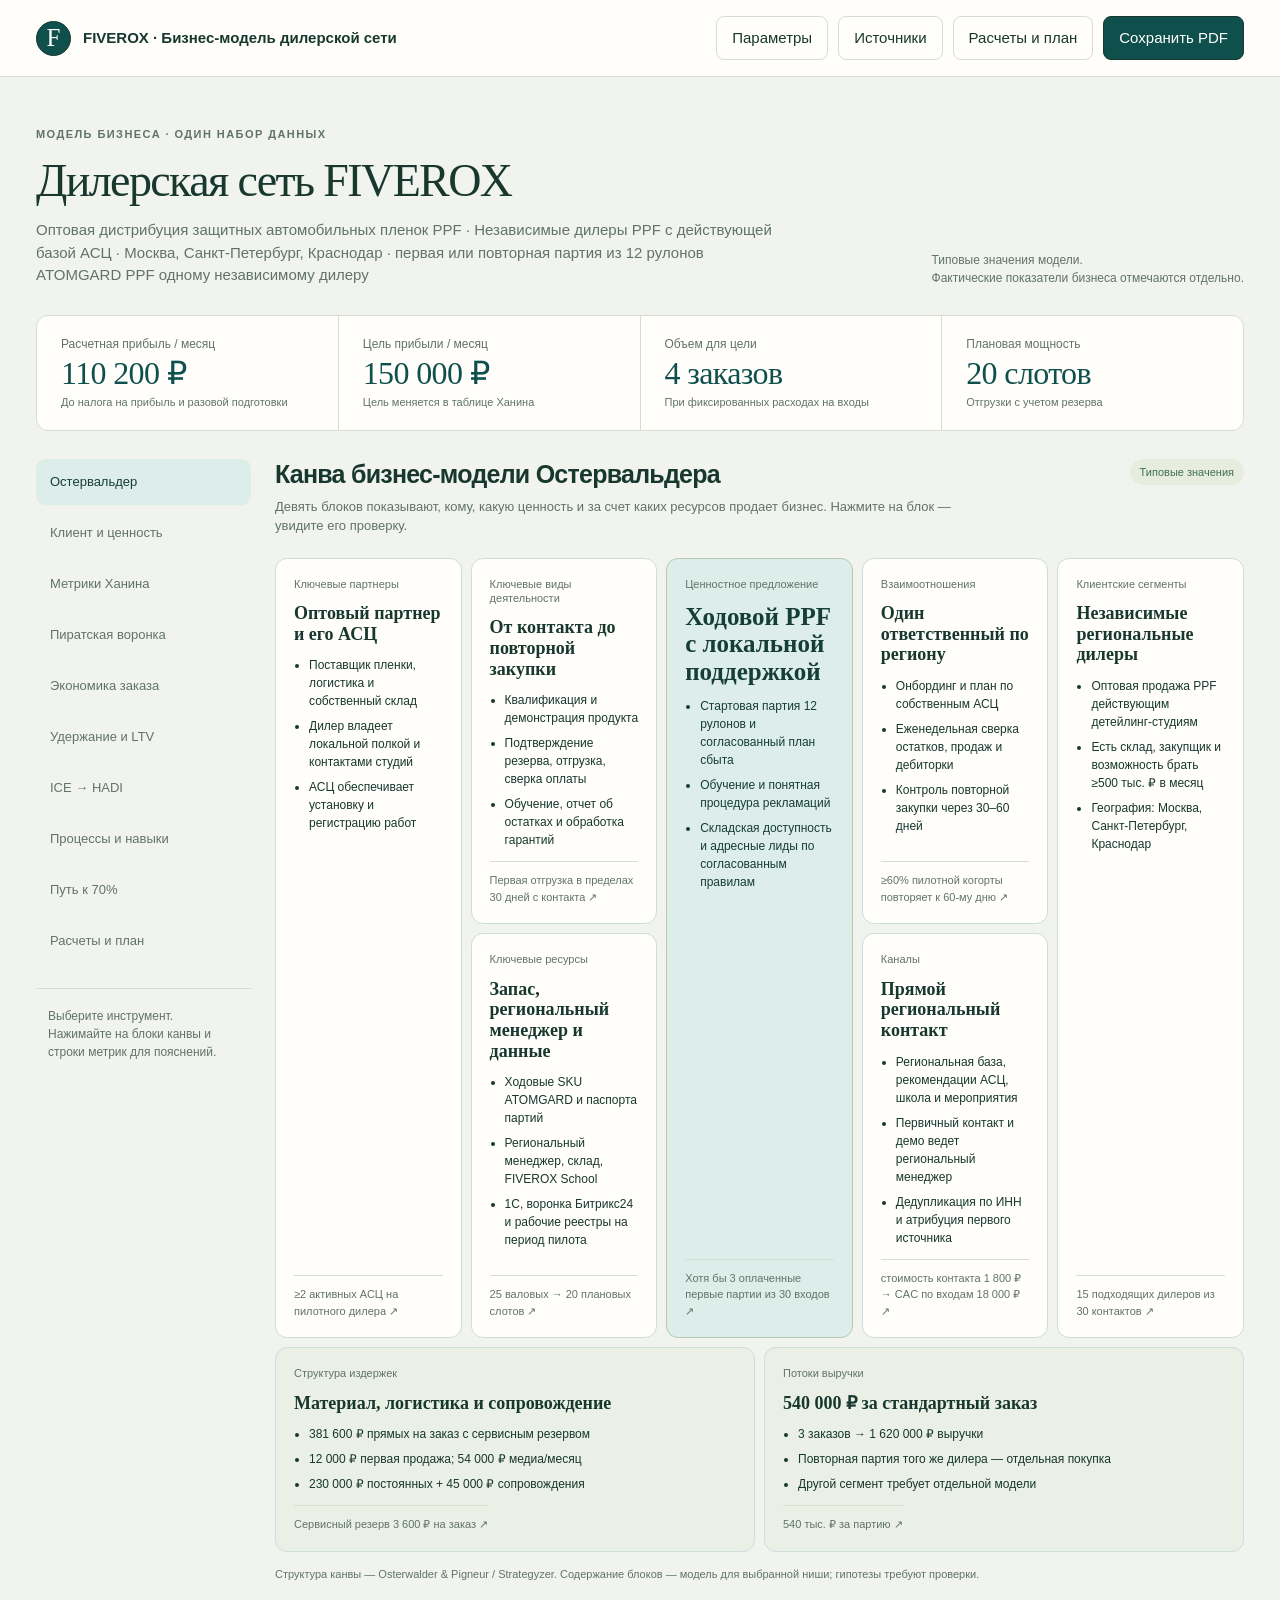
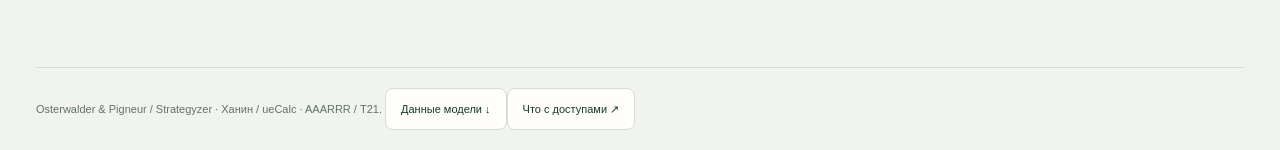
==== business-system.html @ f8599fc9 "Publish FIVEROX business model and pilot plan" ====
<!doctype html>
<html lang="ru"><head><meta charset="utf-8"><meta name="viewport" content="width=device-width,initial-scale=1"><meta name="description" content="Визуальная бизнес-модель: Остервальдер, метрики Ханина, AAARRR, экономика, удержание и процессы."><title>FIVEROX · Бизнес-модель дилерской сети — визуальная модель бизнеса</title><style>:root{--bg:#f1f3ee;--panel:#fffefb;--ink:#17372f;--muted:#617368;--line:#d6ded2;--accent:#b96840;--green:#3f7052;--soft:#e6edde;--warn:#fff1dd;--red:#a74732;--radius:16px}*{box-sizing:border-box}html{scroll-behavior:smooth}body{margin:0;background:var(--bg);font:15px/1.5 -apple-system,BlinkMacSystemFont,"Segoe UI",Arial,sans-serif;color:var(--ink)}button,input,select{font:inherit}button,a,input,select{touch-action:manipulation}button{cursor:pointer}a{color:inherit;text-underline-offset:4px}button:focus-visible,a:focus-visible,input:focus-visible,select:focus-visible{outline:3px solid var(--accent);outline-offset:3px}h1,h2,h3,p{margin:0}h1{font:46px/1.1 Georgia,serif;letter-spacing:-.035em}h2{font-size:25px;line-height:1.2;letter-spacing:-.03em}h3{font-size:17px;line-height:1.25}.shell{max-width:1600px;margin:auto;padding:0 36px}.top{border-bottom:1px solid var(--line);background:var(--panel)}.top-inner{height:76px;display:flex;align-items:center;justify-content:space-between;gap:22px}.brand{display:flex;align-items:center;gap:12px;font-weight:650}.brand-icon{width:35px;height:35px;border:1px solid var(--ink);border-radius:50%;display:grid;place-items:center;font:25px Georgia}.top-actions{display:flex;gap:10px}.btn{border:1px solid var(--line);border-radius:8px;background:var(--panel);color:var(--ink);padding:10px 15px;min-height:42px;text-decoration:none;display:inline-flex;align-items:center;justify-content:center;gap:10px}.btn.primary{background:var(--ink);border-color:var(--ink);color:var(--panel)}.btn:hover{filter:brightness(.96)}.intro{padding:36px 0 28px;display:flex;align-items:end;justify-content:space-between;gap:30px}.eyebrow{font-size:11px;letter-spacing:.13em;text-transform:uppercase;color:var(--muted);font-weight:650;margin-bottom:13px}.intro p{color:var(--muted);max-width:750px;margin-top:13px}.basis{font-size:12px;color:var(--muted);line-height:1.5}.summary{display:grid;grid-template-columns:repeat(4,minmax(0,1fr));gap:1px;background:var(--line);border:1px solid var(--line);border-radius:12px;overflow:hidden;margin-bottom:28px}.summary>div{background:var(--panel);padding:19px 24px}.summary span{font-size:12px;color:var(--muted);display:block}.summary strong{font:32px/1.3 Georgia,serif;letter-spacing:-.02em;display:block}.summary small{font-size:11px;color:var(--muted);display:block}.layout{display:grid;grid-template-columns:215px minmax(0,1fr);gap:24px;align-items:start}.sidebar{position:sticky;top:18px}.tabs{display:flex;flex-direction:column;gap:5px}.tab{border:0;background:transparent;padding:12px 14px;color:var(--muted);border-radius:9px;text-align:left;font-size:13px;display:flex;gap:10px;align-items:center;min-height:46px}.tab span{font-size:11px;opacity:.6;min-width:17px}.tab[aria-selected=true]{background:var(--ink);color:var(--panel)}.tab:hover{background:var(--soft);color:var(--ink)}.tab[aria-selected=true]:hover{background:var(--ink);color:var(--panel)}.sidebar-note{border-top:1px solid var(--line);margin-top:24px;padding:18px 12px;color:var(--muted);font-size:12px}.content{min-width:0;padding-bottom:55px}.pane-head{display:flex;align-items:start;justify-content:space-between;gap:22px;margin:0 0 22px}.pane-head p{color:var(--muted);font-size:13px;max-width:700px;margin-top:8px}.pill{display:inline-block;white-space:nowrap;font-size:11px;border-radius:30px;padding:5px 10px;background:var(--soft);color:var(--green)}.pill.warn{background:var(--warn);color:#88551d}.pill.bad{background:#fae7df;color:var(--red)}.canvas{display:grid;grid-template-columns:repeat(10,minmax(0,1fr));grid-template-rows:minmax(175px,auto) minmax(175px,auto) minmax(165px,auto);gap:9px}.canvas-block{background:var(--panel);border:1px solid var(--line);border-radius:12px;padding:18px;text-align:left;color:var(--ink);display:flex;flex-direction:column;gap:12px;min-width:0}.canvas-block:hover{border-color:var(--green);box-shadow:0 6px 22px #17372f08}.canvas-block .block-kicker{display:flex;align-items:start;justify-content:space-between;gap:8px;color:var(--muted);font-size:11px;line-height:1.3}.canvas-block .block-kicker b{font-weight:500}.canvas-block h3{font-size:18px;font-family:Georgia,serif;line-height:1.15}.canvas-block ul{margin:0;padding-left:15px;font-size:12px;line-height:1.5;flex:1}.canvas-block li+li{margin-top:7px}.canvas-block .block-foot{font-size:11px;border-top:1px solid var(--line);padding-top:10px;color:var(--muted)}.canvas-block.value{background:#e2eadb;border-color:#b8c8ae}.canvas-block.value h3{font-size:25px;line-height:1.1}.canvas-block.costs,.canvas-block.revenue{background:#eaf0e5}.partners{grid-area:1/1/3/3}.activities{grid-area:1/3/2/5}.resources{grid-area:2/3/3/5}.value{grid-area:1/5/3/7}.relations{grid-area:1/7/2/9}.channels{grid-area:2/7/3/9}.segments{grid-area:1/9/3/11}.costs{grid-area:3/1/4/6}.revenue{grid-area:3/6/4/11}.caption{font-size:11px;color:var(--muted);margin-top:14px}.cards2{display:grid;grid-template-columns:1fr 1fr;gap:18px}.panel{border:1px solid var(--line);background:var(--panel);border-radius:var(--radius);padding:24px;min-width:0}.panel h3{margin-bottom:15px}.panel p{font-size:13px;color:var(--muted)}.vpc-map{display:grid;grid-template-columns:1fr 60px 1fr;align-items:center;gap:16px}.vpc-middle{font:40px Georgia;text-align:center;color:var(--green)}.vpc-stack{display:flex;flex-direction:column;gap:12px}.vpc-item{padding:18px;background:var(--panel);border:1px solid var(--line);border-radius:12px}.vpc-item h3{font-size:15px;margin-bottom:9px}.vpc-item ul{padding-left:18px;margin:0;font-size:13px}.vpc-item.gain{border-top:3px solid var(--green)}.vpc-item.pain{border-top:3px solid var(--accent)}.vpc-item.job{border-top:3px solid var(--ink)}.section-title{margin:30px 0 17px}.ladder{display:grid;grid-template-columns:repeat(5,minmax(0,1fr));gap:9px}.ladder>div{padding:19px 15px;background:var(--panel);border:1px solid var(--line);border-radius:12px}.ladder b{font-size:20px;color:var(--accent);display:block;margin-bottom:14px}.ladder h3{font-size:14px;margin-bottom:10px}.ladder p{font-size:12px;color:var(--muted)}.ladder small{display:block;font-size:11px;border-top:1px solid var(--line);margin-top:14px;padding-top:10px}.goal-label{font-size:12px;display:block;color:var(--muted)}.goal-label input{display:block;margin-top:6px;max-width:180px;width:100%;padding:9px 12px;border:1px solid var(--line);border-radius:7px;background:var(--panel);font-size:18px;color:var(--ink)}.table-wrap{overflow:auto;border:1px solid var(--line);border-radius:12px;background:var(--panel)}table{width:100%;border-collapse:collapse;font-size:13px}th,td{padding:14px 15px;text-align:left;vertical-align:middle;border-bottom:1px solid var(--line)}th{font-size:11px;background:#e7eddf;color:var(--muted);font-weight:650;white-space:nowrap}td.num{font-variant-numeric:tabular-nums;white-space:nowrap}tr:last-child td{border-bottom:0}tbody tr[data-metric]{cursor:pointer}tbody tr[data-metric]:hover,tbody tr.selected{background:#f1f5eb}.metric-name{display:block;font-weight:600}.metric-symbol{font-size:11px;color:var(--muted)}.spark-track{display:block;width:100px;height:4px;background:#e5e9e0;margin-top:7px;border-radius:3px}.spark-track i{display:block;height:100%;background:var(--green);border-radius:3px}.explanation{display:grid;grid-template-columns:160px 1fr;gap:22px;background:#e2eadb;border-radius:12px;padding:22px 25px;margin-top:16px}.explanation strong{font:27px Georgia}.explanation p{font-size:13px;color:var(--ink)}.explanation small{font-size:11px;color:var(--muted);display:block;margin-top:7px}.bar-chart{display:flex;flex-direction:column;gap:17px}.bar-row{display:grid;grid-template-columns:175px minmax(80px,1fr) 100px;align-items:center;gap:16px;font-size:13px}.bar-track{height:16px;background:#e7ece1;border-radius:4px;overflow:hidden}.bar-track i{height:100%;display:block;background:var(--green);border-radius:4px;transition:width .2s}.bar-row b{text-align:right;font-weight:500;white-space:nowrap;font-variant-numeric:tabular-nums}.callout{border-left:3px solid var(--accent);background:#eee9dc;padding:17px 20px;font-size:13px;line-height:1.5;color:var(--muted);margin-top:18px}.funnel-layout{display:grid;grid-template-columns:1.2fr .9fr;gap:24px}.awareness{display:flex;justify-content:space-between;gap:16px;background:var(--ink);color:var(--panel);padding:23px 28px;border-radius:12px;margin-bottom:18px}.awareness b{font:30px Georgia;display:block}.awareness span{font-size:12px;color:#d7e1d0}.funnel{display:flex;flex-direction:column;gap:6px;align-items:center}.funnel-stage{width:var(--w);padding:17px 18px 20px;clip-path:polygon(0 0,100% 0,calc(100% - 12px) 100%,12px 100%);background:var(--soft);border:0;color:var(--ink);text-align:center;min-height:88px}.funnel-stage:nth-of-type(2){background:#d6e2ca}.funnel-stage:nth-of-type(3){background:#bdd2ad}.funnel-stage:nth-of-type(4){background:var(--green);color:white}.funnel-stage small{display:block;font-size:11px}.funnel-stage b{font-size:26px;font-weight:550;line-height:1.25}.funnel-stage span{font-size:12px;margin-left:7px}.flow-arrow{font-size:11px;color:var(--muted)}.stage-cards{display:flex;flex-direction:column;gap:13px}.stage-card{border:1px solid var(--line);background:var(--panel);border-radius:12px;padding:22px}.stage-card .letter{font:28px Georgia;color:var(--accent);float:right}.stage-card h3{font-size:17px;margin-bottom:8px}.stage-card b{font:29px Georgia;display:block;margin-bottom:5px}.stage-card p{font-size:13px;color:var(--muted)}.stage-card small{font-size:11px;display:block;color:var(--muted);margin-top:12px}.unit-flow{display:flex;flex-direction:column;gap:15px}.unit-row{display:grid;grid-template-columns:190px 1fr 120px;gap:16px;align-items:center;font-size:13px}.unit-row label span{display:block;color:var(--muted);font-size:11px}.unit-row .bar-track{height:22px}.unit-row .bar-track i{background:#9db78b}.unit-row:first-child .bar-track i,.unit-row:last-child .bar-track i{background:var(--green)}.unit-row b{text-align:right;font-weight:550;white-space:nowrap}.big-number{font:52px/1.1 Georgia;display:block;letter-spacing:-.03em;margin-bottom:8px}.capacity-grid{display:grid;grid-template-columns:repeat(11,1fr);gap:7px;margin:20px 0}.slot{height:25px;background:#d2dfc7;border-radius:4px}.slot.used{background:var(--green)}.slot.reserve{background:repeating-linear-gradient(45deg,#e1ddd2,#e1ddd2 3px,#f8f6ee 3px,#f8f6ee 6px)}.slot.empty{border:1px solid #b3c8a4;background:var(--panel)}.legend{display:flex;gap:20px;flex-wrap:wrap;color:var(--muted);font-size:11px}.legend i{width:10px;height:10px;display:inline-block;border-radius:2px;margin-right:5px;background:var(--green)}.legend i.reserve{background:#e1ddd2}.legend i.empty{background:var(--panel);border:1px solid var(--line)}.capacity-message{font-size:13px;padding:15px;background:var(--soft);border-radius:8px}.growth-line{width:100%;height:220px;display:block}.growth-line text{font:12px Arial;fill:var(--muted)}.cohort td,.cohort th{text-align:center;padding:12px 9px;min-width:52px;font-variant-numeric:tabular-nums}.cohort td:first-child,.cohort th:first-child{position:sticky;left:0;background:var(--panel);min-width:110px;text-align:left}.cohort .initial{background:var(--green);color:white}.cohort .repeat{background:#d1e1c6;color:var(--ink);font-weight:600}.cohort .future{background:#eeefea;color:#9ca79b}.cohort .zero{color:#99a48e}.retention-stats{display:grid;grid-template-columns:repeat(3,1fr);gap:16px;margin:20px 0}.retention-stats>div{padding:21px;background:var(--panel);border:1px solid var(--line);border-radius:12px}.retention-stats b{font:31px Georgia;display:block}.retention-stats span{font-size:12px;color:var(--muted)}.hadi{display:grid;grid-template-columns:repeat(4,minmax(0,1fr));gap:13px;margin-top:20px}.hadi>div{padding:22px;background:var(--panel);border:1px solid var(--line);border-radius:13px;position:relative}.hadi .letter{font:47px Georgia;color:#b2c8a3}.hadi h3{font-size:15px;margin:8px 0 12px}.hadi p{font-size:13px}.hadi small{font-size:11px;color:var(--muted);display:block;margin-top:13px}.selector{padding:10px 13px;border:1px solid var(--line);border-radius:7px;background:var(--panel);color:var(--ink);max-width:100%}.ice-bars{display:flex;gap:3px;height:13px;max-width:110px}.ice-bars span{height:100%;background:#c1d2b4;border-radius:2px}.ice-bars span:nth-child(2){background:#96b281}.ice-bars span:nth-child(3){background:var(--green)}.process-grid{display:grid;grid-template-columns:1fr 1fr;gap:13px}.process-card{padding:22px;background:var(--panel);border:1px solid var(--line);border-radius:12px;display:grid;grid-template-columns:38px 1fr;gap:15px}.process-card .number{font:27px Georgia;color:var(--accent)}.process-card h3{margin-bottom:9px}.process-card p{font-size:12px;color:var(--muted);margin-top:8px}.process-card code{font-size:12px;padding:4px 7px;background:var(--soft);display:inline-block;border-radius:5px;margin:9px 0}.process-card small{font-size:11px;color:var(--muted)}.launch{display:flex;align-items:end;gap:12px;margin:24px 0;padding:23px;background:#e2eadb;border-radius:12px}.launch label{flex:1;font-size:12px}.launch input{display:block;width:100%;min-height:44px;border:1px solid #b8c6af;background:var(--panel);padding:10px 13px;border-radius:7px;margin-top:6px}.footer{margin-top:30px;border-top:1px solid var(--line);padding:20px 0;color:var(--muted);font-size:11px}.footer a{margin-right:18px}dialog{border:1px solid var(--line);border-radius:18px;background:var(--panel);color:var(--ink);max-width:660px;width:calc(100% - 32px);padding:30px;max-height:85vh;overflow:auto}dialog::backdrop{background:#142e2666;backdrop-filter:blur(3px)}.dialog-top{display:flex;align-items:start;justify-content:space-between;gap:20px;margin-bottom:24px}.dialog-top button{border:0;background:var(--soft);color:var(--ink);border-radius:50%;width:35px;height:35px;flex-shrink:0}.dialog-content p{margin:14px 0;font-size:14px}.dialog-content ul{padding-left:20px;font-size:14px}.dialog-content .label{font-size:11px;text-transform:uppercase;letter-spacing:.1em;color:var(--muted);display:block;margin-top:20px}.dialog-form{display:grid;grid-template-columns:1fr 1fr;gap:16px}.dialog-form label{font-size:12px}.dialog-form input{display:block;width:100%;padding:10px 12px;border:1px solid var(--line);border-radius:7px;background:var(--bg);margin-top:6px}.dialog-form button{grid-column:1/-1;margin-top:10px}.error{color:var(--red);font-size:13px;margin-top:12px}.sr{position:absolute;width:1px;height:1px;clip:rect(0,0,0,0);overflow:hidden}.row{display:flex;gap:15px;align-items:center;flex-wrap:wrap}.pane[hidden]{display:none}
@media(max-width:1250px){.shell{padding:0 24px}.layout{grid-template-columns:185px minmax(0,1fr);gap:20px}.tab{font-size:12px;padding:11px 10px}.canvas-block{padding:14px}.canvas-block h3{font-size:16px}.canvas-block.value h3{font-size:21px}.canvas-block ul{font-size:11px}.canvas{gap:6px}.ladder{grid-template-columns:repeat(3,minmax(0,1fr))}.unit-row{grid-template-columns:165px 1fr 100px}}
@media(max-width:1050px){.layout{grid-template-columns:1fr}.sidebar{position:static}.tabs{flex-direction:row;overflow:auto;padding:0 0 10px;gap:7px}.tab{white-space:nowrap;border:1px solid var(--line);background:var(--panel);font-size:12px;padding:10px 13px}.sidebar-note{display:none}.canvas-block ul{font-size:12px}.canvas{grid-template-columns:repeat(3,minmax(0,1fr));grid-template-rows:auto}.canvas-block{grid-area:auto;min-height:220px;padding:18px}.canvas-block.value{grid-column:2;grid-row:1/3}.canvas-block.segments{grid-column:3;grid-row:1/3}.canvas-block.costs,.canvas-block.revenue{grid-column:auto}.canvas-block.partners{grid-row:3}.canvas-block.activities{grid-column:1;grid-row:1}.canvas-block.resources{grid-column:1;grid-row:2}.summary>div{padding:17px 20px}.intro h1{font-size:40px}}
@media(max-width:700px){.shell{padding:0 18px}.top-inner{min-height:72px;height:auto;padding:14px 0}.brand{font-size:13px}.top-actions{gap:6px}.top-actions .optional{display:none}.btn{font-size:12px;padding:9px 12px}.intro{padding:26px 0 22px;display:block}.intro h1{font-size:36px}.intro p{font-size:13px}.intro .basis{margin-top:15px}.summary{grid-template-columns:1fr 1fr;margin-bottom:21px}.summary strong{font-size:28px}.summary>div{padding:16px}.canvas{grid-template-columns:1fr 1fr}.canvas-block,.canvas-block.value,.canvas-block.segments,.canvas-block.partners,.canvas-block.activities,.canvas-block.resources,.canvas-block.costs,.canvas-block.revenue{grid-area:auto;min-height:220px}.canvas-block.value{grid-column:1/-1;min-height:190px;grid-row:1}.canvas-block.segments{grid-column:1/-1;min-height:180px;grid-row:2}.canvas-block h3{font-size:18px}.canvas-block.value h3{font-size:26px}.canvas-block ul{font-size:12px}.canvas-block.costs,.canvas-block.revenue{grid-column:1/-1;min-height:180px}.pane-head h2{font-size:23px}.pane-head{gap:14px}.pane-head p{font-size:12px}.pill{font-size:10px}.cards2,.funnel-layout,.vpc-map{grid-template-columns:1fr}.vpc-middle{transform:rotate(90deg);font-size:27px}.ladder{grid-template-columns:1fr 1fr}.explanation{grid-template-columns:1fr;gap:10px;padding:20px}.bar-row{grid-template-columns:135px minmax(30px,1fr) 83px;gap:9px;font-size:11px}.bar-track{height:13px}.panel{padding:20px}.unit-row{grid-template-columns:145px minmax(30px,1fr) 85px;gap:8px;font-size:11px}.unit-row label span{font-size:10px}.unit-row .bar-track{height:18px}.unit-row b{font-size:11px}.process-grid{grid-template-columns:1fr}.process-card{padding:20px}.hadi{grid-template-columns:1fr 1fr}.retention-stats{gap:9px}.retention-stats>div{padding:16px 12px}.retention-stats b{font-size:24px}.retention-stats span{font-size:10px}.launch{display:block;padding:20px}.launch .btn{margin-top:12px}.goal-label input{max-width:140px;font-size:16px}.growth-line{height:180px}.dialog-form{grid-template-columns:1fr}.top-actions .btn{font-size:11px}.caption{font-size:11px}}
@media(max-width:420px){.canvas{grid-template-columns:1fr}.canvas-block{min-height:175px}.canvas-block.value,.canvas-block.segments,.canvas-block.costs,.canvas-block.revenue{grid-column:1}.hadi{grid-template-columns:1fr}.ladder{grid-template-columns:1fr}.summary small{font-size:10px}.pane-head{flex-wrap:wrap}.bar-row{grid-template-columns:110px minmax(25px,1fr) 80px}.unit-row{grid-template-columns:125px minmax(20px,1fr) 78px}}
@media(prefers-reduced-motion:reduce){*{transition:none!important;scroll-behavior:auto!important}}
@media print{@page{size:A3 landscape;margin:12mm}.top-actions,.sidebar,.intro,.summary,.goal-label,.footer,.no-print{display:none!important}.layout{display:block}.shell{padding:0}.content{padding:0}.canvas{grid-template-columns:repeat(10,minmax(0,1fr));grid-template-rows:180px 180px 150px}.canvas-block.partners{grid-area:1/1/3/3}.canvas-block.activities{grid-area:1/3/2/5}.canvas-block.resources{grid-area:2/3/3/5}.canvas-block.value{grid-area:1/5/3/7}.canvas-block.relations{grid-area:1/7/2/9}.canvas-block.channels{grid-area:2/7/3/9}.canvas-block.segments{grid-area:1/9/3/11}.canvas-block.costs{grid-area:3/1/4/6}.canvas-block.revenue{grid-area:3/6/4/11}.canvas-block{min-height:0;break-inside:avoid}body{background:white}button{color:black}.canvas-block,.panel{box-shadow:none}.table-wrap{overflow:visible}h2{break-after:avoid}.cards2{break-inside:avoid}}


.explanation strong,.explanation .metric-symbol{display:block}
@media(max-width:700px){.top-inner{flex-wrap:wrap;gap:10px}.growth-line text{font-size:32px}}

.sidebar{min-width:0}.tabs{max-width:100%}@media(max-width:1050px){.layout{grid-template-columns:minmax(0,1fr)}}

#detail:has(#params-form) {
 width: min(860px, calc(100% - 24px));
 max-width: none;
 max-height: min(88dvh, 920px);
 padding: 0;
 overscroll-behavior: contain;
 scroll-padding: 92px 0 120px;
}

#detail:has(#params-form) .dialog-top {
 position: sticky;
 top: 0;
 z-index: 2;
 margin: 0;
 padding: 18px clamp(16px, 4vw, 32px) 14px;
 background: var(--panel);
 border-bottom: 1px solid var(--line);
}

#detail:has(#params-form) .dialog-content {
 padding: 20px clamp(16px, 4vw, 32px) 0;
}

.params-guide { margin-bottom: 24px; }
.params-guide p { margin: 8px 0; }
.params-steps { margin: 8px 0 16px; padding-inline-start: 22px; font-size: 14px; }
.params-steps li + li { margin-top: 4px; }
.params-preview { padding: 14px; border-radius: 12px; background: var(--bg); }
.params-preview p { margin: 8px 0 0; color: var(--muted); }
.params-flow {
 display: grid;
 grid-template-columns: repeat(4, minmax(0, 1fr));
 gap: 20px;
 margin: 10px 0 0;
 padding: 0;
 list-style: none;
}
.params-flow li {
 position: relative;
 display: grid;
 gap: 2px;
 padding: 8px 10px;
 border-radius: 8px;
 background: var(--panel);
 font-size: 13px;
}
.params-flow li:last-child { background: var(--soft); }
.params-flow li:not(:last-child)::after {
 content: '→';
 position: absolute;
 inset-inline-start: calc(100% + 4px);
 top: 50%;
 transform: translateY(-50%);
 color: var(--muted);
}
.params-flow strong { font-size: 17px; font-variant-numeric: tabular-nums; overflow-wrap: anywhere; }
.params-example {
 margin-top: 12px;
 border-bottom: 1px solid var(--line);
}
.params-example summary { padding: 10px 0; font-weight: 650; cursor: pointer; }
.params-example summary:focus-visible { outline: 3px solid var(--accent); outline-offset: 3px; }
.params-example p:last-child { margin-bottom: 14px; }

#params-form { grid-template-columns: repeat(2, minmax(0, 1fr)); gap: 18px 20px; }
.parameter-field { min-width: 0; }
#params-form label { font-size: 14px; font-weight: 650; }
.parameter-field small { display: block; margin-top: 5px; font-size: 13px; color: var(--muted); }
#params-form input { min-width: 0; min-height: 44px; font-size: 16px; }
.params-actions {
 position: sticky;
 bottom: 0;
 z-index: 1;
 display: flex;
 flex-wrap: wrap;
 gap: 8px;
 grid-column: 1 / -1;
 padding: 12px 0;
 border-top: 1px solid var(--line);
 background: var(--panel);
}
.params-actions .error { flex-basis: 100%; }
#params-form .params-actions button { margin: 0; }

@media (max-width: 620px) {
 #params-form { grid-template-columns: minmax(0, 1fr); }
 .params-flow { grid-template-columns: minmax(0, 1fr); gap: 12px; }
 .params-flow li { grid-template-columns: minmax(0, 1fr) auto; align-items: baseline; gap: 8px; }
 .params-flow li:not(:last-child)::after {
  content: '↓';
  inset-inline-start: 10px;
  top: calc(100% - 4px);
  transform: none;
 }
 .params-actions button { flex: 1 1 auto; }
}

.brand-icon,.btn.primary{background:#0F4F4C;color:white}
.summary>div,.panel,.canvas-block{border-color:#CDDDDA}
.canvas-block.value,.tab[aria-selected=true]{background:#DDEDE9;color:#163E39}
.summary strong,.big-number{color:#0F4F4C}
.tab span,.block-kicker>span{display:none}
.network-controls{display:flex;gap:16px;flex-wrap:wrap;margin-bottom:18px}
.network-controls label{display:grid;gap:6px;max-width:100%}
.network-controls input{width:180px;max-width:100%;padding:8px;border:1px solid #a5bfba;border-radius:8px;background:white;color:#2b2f33}
</style><style>#pane-calculations .table-scroll{overflow:auto;border:1px solid #CDDDDA;border-radius:10px}#pane-calculations h1{font-size:clamp(26px,4vw,40px)}#pane-calculations h2{margin-top:36px}#pane-calculations p{line-height:1.55}</style></head>
<body><header class="top"><div class="shell top-inner"><div class="brand"><span class="brand-icon" aria-hidden="true">F</span><span id="brand-name">FIVEROX · Бизнес-модель дилерской сети</span></div><div class="top-actions"><button class="btn" id="edit-inputs">Параметры</button><button class="btn" id="sources">Источники</button><a class="btn" href="#calculations" id="open-calculations">Расчеты и план</a><button class="btn primary optional" id="print">Сохранить PDF</button></div></div></header>
<main class="shell"><div class="intro"><div><p class="eyebrow">Модель бизнеса · один набор данных</p><h1>Дилерская сеть FIVEROX</h1><p id="segment"></p></div><div class="basis">Типовые значения модели.<br>Фактические показатели бизнеса отмечаются отдельно.</div></div>
<div class="summary" aria-live="polite"><div><span>Расчетная прибыль / месяц</span><strong id="profit">—</strong><small>До налога на прибыль и разовой подготовки</small></div><div><span>Цель прибыли / месяц</span><strong id="goal-summary">—</strong><small>Цель меняется в таблице Ханина</small></div><div><span>Объем для цели</span><strong id="goal-orders">—</strong><small>При фиксированных расходах на входы</small></div><div><span>Плановая мощность</span><strong id="capacity-summary">—</strong><small>Отгрузки с учетом резерва</small></div></div>
<div class="layout"><aside class="sidebar"><nav class="tabs" role="tablist" aria-label="Модели и инструменты"><button class="tab" id="tab-canvas" role="tab" aria-controls="pane-canvas" aria-selected="true" data-pane="canvas"><span>01</span>Остервальдер</button><button class="tab" id="tab-value" role="tab" aria-controls="pane-value" aria-selected="false" data-pane="value"><span>02</span>Клиент и ценность</button><button class="tab" id="tab-khanin" role="tab" aria-controls="pane-khanin" aria-selected="false" data-pane="khanin"><span>03</span>Метрики Ханина</button><button class="tab" id="tab-funnel" role="tab" aria-controls="pane-funnel" aria-selected="false" data-pane="funnel"><span>04</span>Пиратская воронка</button><button class="tab" id="tab-unit" role="tab" aria-controls="pane-unit" aria-selected="false" data-pane="unit"><span>05</span>Экономика заказа</button><button class="tab" id="tab-retention" role="tab" aria-controls="pane-retention" aria-selected="false" data-pane="retention"><span>06</span>Удержание и LTV</button><button class="tab" id="tab-experiments" role="tab" aria-controls="pane-experiments" aria-selected="false" data-pane="experiments"><span>07</span>ICE → HADI</button><button class="tab" id="tab-processes" role="tab" aria-controls="pane-processes" aria-selected="false" data-pane="processes"><span>08</span>Процессы и навыки</button><button class="tab" id="tab-network" role="tab" aria-controls="pane-network" aria-selected="false" data-pane="network">Путь к 70%</button><button class="tab" id="tab-calculations" role="tab" aria-controls="pane-calculations" aria-selected="false" data-pane="calculations">Расчеты и план</button></nav><p class="sidebar-note">Выберите инструмент.<br>Нажимайте на блоки канвы и строки метрик для пояснений.</p></aside><div class="content" id="content"><section class="pane" id="pane-canvas" role="tabpanel" aria-labelledby="tab-canvas"></section><section class="pane" id="pane-value" role="tabpanel" aria-labelledby="tab-value" hidden></section><section class="pane" id="pane-khanin" role="tabpanel" aria-labelledby="tab-khanin" hidden></section><section class="pane" id="pane-funnel" role="tabpanel" aria-labelledby="tab-funnel" hidden></section><section class="pane" id="pane-unit" role="tabpanel" aria-labelledby="tab-unit" hidden></section><section class="pane" id="pane-retention" role="tabpanel" aria-labelledby="tab-retention" hidden></section><section class="pane" id="pane-experiments" role="tabpanel" aria-labelledby="tab-experiments" hidden></section><section class="pane" id="pane-processes" role="tabpanel" aria-labelledby="tab-processes" hidden></section><section class="pane" id="pane-network" role="tabpanel" aria-labelledby="tab-network" hidden></section><section class="pane" id="pane-calculations" role="tabpanel" aria-labelledby="tab-calculations" hidden></section><noscript>Откройте модель в браузере с JavaScript. Все параметры встроены в этот файл.</noscript></div></div>
<footer class="footer"><span>Osterwalder &amp; Pigneur / Strategyzer · Ханин / ueCalc · AAARRR / Т21.</span> <button class="btn" id="download-model">Данные модели ↓</button><button class="btn" id="access-audit">Что с доступами ↗</button></footer></main>
<dialog id="detail"><div class="dialog-top"><div><p class="eyebrow" id="detail-label"></p><h2 id="detail-title"></h2></div><button id="close-dialog" aria-label="Закрыть">×</button></div><div class="dialog-content" id="detail-content"></div></dialog><script type="application/json" id="model-data">{"meta": {"name": "FIVEROX · Бизнес-модель дилерской сети", "niche": "Оптовая дистрибуция защитных автомобильных пленок PPF", "slug": "fiverox-network-20261121", "date": "2026-11-21", "business_type": "B2B, оптовая поставка", "currency": "RUB", "unit": "первая или повторная партия из 12 рулонов ATOMGARD PPF одному независимому дилеру", "horizon": "30 дней на первую когорту, 90 дней пилота, 12 месяцев роста", "basis": "Цены и пороги из материалов FIVEROX. Себестоимость оценочная. Расходы, конверсии, запас и повторы — типовые значения модели. Результат до налога на прибыль и без моделирования НДС.", "segment": "Независимые дилеры PPF с действующей базой АСЦ · Москва, Санкт-Петербург, Краснодар", "actual_results": "Факт данной когорты еще не загружен. Пилот, интервью и отгрузки по гипотезам не проводились в рамках модели."}, "inputs": {"traffic": 30, "conversion": 0.1, "price": 540000, "direct": 367200, "variable_rate": 0.02, "service_reserve": 3600, "first_cost": 12000, "repeat_cost": 3000, "apc": 1, "cpc": 1800, "fixed": 230000, "tracking": 45000, "target_profit": 150000, "preparation": 180000, "ctr": 0.5, "lead_rate": 0.5, "activation_rate": 0.6, "referral_participation": 0.15, "invites_per_referrer": 1, "referral_conversion": 0.2}, "capacity": {"enabled": true, "teams": 1, "days": 20, "orders_per_day": 1.25, "reserve_rate": 0.2}, "cost_items": [{"name": "Пленка", "value": 360000}, {"name": "Логистика и упаковка", "value": 7200}], "retention": [1, 0.65, 0.5, 0.45, 0.4, 0.4, 0.35, 0.35, 0.32, 0.3, 0.3, 0.3], "canvas": [{"id": "partners", "name": "Ключевые партнеры", "headline": "Оптовый партнер и его АСЦ", "points": ["Поставщик пленки, логистика и собственный склад", "Дилер владеет локальной полкой и контактами студий", "АСЦ обеспечивает установку и регистрацию работ"], "metric": "≥2 активных АСЦ на пилотного дилера", "next": "Разобрать клиентов и остатки у двух потенциальных дилеров", "evidence": "Роли подтверждены ТЗ, активность проверяется"}, {"id": "activities", "name": "Ключевые виды деятельности", "headline": "От контакта до повторной закупки", "points": ["Квалификация и демонстрация продукта", "Подтверждение резерва, отгрузка, сверка оплаты", "Обучение, отчет об остатках и обработка гарантий"], "metric": "Первая отгрузка в пределах 30 дней с контакта", "next": "Замерить цикл по заявкам CRM и документам 1С", "evidence": "Заявки, резерв, гарантии описаны в ТЗ"}, {"id": "resources", "name": "Ключевые ресурсы", "headline": "Запас, региональный менеджер и данные", "points": ["Ходовые SKU ATOMGARD и паспорта партий", "Региональный менеджер, склад, FIVEROX School", "1С, воронка Битрикс24 и рабочие реестры на период пилота"], "metric": "20 плановых отгрузок в месяц", "next": "Проверить слоты и время сопровождения на первых партиях", "evidence": "Мощность — типовое значение"}, {"id": "value", "name": "Ценностное предложение", "headline": "Ходовой PPF с локальной поддержкой", "points": ["Стартовая партия 12 рулонов и согласованный план сбыта", "Обучение и понятная процедура рекламаций", "Складская доступность и адресные лиды по согласованным правилам"], "metric": "Хотя бы 3 оплаченные первые партии из 30 входов", "next": "Проверить оффер, сроки и оплаченный спрос", "evidence": "Коммерческая гипотеза на базе предложения FIVEROX"}, {"id": "relations", "name": "Взаимоотношения", "headline": "Один ответственный по региону", "points": ["Онбординг и план по собственным АСЦ", "Еженедельная сверка остатков, продаж и дебиторки", "Контроль повторной закупки через 30–60 дней"], "metric": "≥60% пилотной когорты повторяет к 60-му дню", "next": "Отдельно закрыть зрелые когорты и причины отказов", "evidence": "Порог пилота, рыночных наблюдений пока нет"}, {"id": "channels", "name": "Каналы", "headline": "Прямой региональный контакт", "points": ["Региональная база, рекомендации АСЦ, школа и мероприятия", "Первичный контакт и демо ведет региональный менеджер", "Дедупликация по ИНН и атрибуция первого источника"], "metric": "30 уникальных контактов в месяц", "next": "Параллельно сравнить результативность Москвы, СПб и Краснодара", "evidence": "Типовые затраты и конверсии"}, {"id": "segments", "name": "Клиентские сегменты", "headline": "Независимые региональные дилеры", "points": ["Оптовая продажа PPF действующим детейлинг-студиям", "Есть склад, закупщик и возможность брать ≥500 тыс. ₽ в месяц", "География: Москва, Санкт-Петербург, Краснодар"], "metric": "15 подходящих дилеров из 30 контактов", "next": "Интервью по последней закупке у 8 дилеров", "evidence": "Выбор стартового сегмента"}, {"id": "costs", "name": "Структура издержек", "headline": "Материал, логистика и сопровождение", "points": ["Себестоимость рулона и логистика", "Ретробонус, сервисный резерв, первичная продажа", "Региональная функция, склад и аналитика"], "metric": "Контроль вклада на первую партию", "next": "Свести по SKU, отгрузке и получателю бонуса", "evidence": "Себестоимость оценочная, остальное — сценарий"}, {"id": "revenue", "name": "Потоки выручки", "headline": "Оптовая отгрузка FIVEROX дилеру", "points": ["12 рулонов по 45 000 ₽", "Следующая партия того же ИНН — повтор", "Выручка фиксируется по отгрузке, оплата сверяется отдельно"], "metric": "540 тыс. ₽ за партию", "next": "Сверить первую оплаченную отгрузку и коммерческий прайс", "evidence": "Коммерческий ориентир пользователя"}], "value_map": {"jobs": ["Обеспечить студии ходовой пленкой без провалов наличия", "Оборачивать запас и контролировать дебиторку студий", "Разрешать технические вопросы и рекламации по правилам"], "pains": ["Деньги в медленных SKU и риск дублирования территории", "Сложно оценить реальный вклад после доставки и скидок", "Непредсказуемый ответ при претензии к пленке или работе"], "gains": ["Понимать сроки поставки и валовый вклад по SKU", "Первая партия с понятным планом сбыта", "Обученные АСЦ и прозрачный статус гарантийного случая"], "products": ["Стартовая оптовая партия ATOMGARD", "Обучение, документы, условия партнерства", "Региональная поддержка и маршрут гарантии 360°"], "relievers": ["Сверка SKU и наличия до резерва", "Прописанная территория, условия оплаты и возвратов", "Регистрация рулона и работы, осмотр, отдельное решение по гарантии"], "creators": ["Контроль повторной закупки и оборачиваемости", "Локальная витрина проверенных АСЦ", "Единая история заявки, отгрузки, поддержки и сервиса"]}, "awareness_ladder": [{"level": "Нет осознания", "question": "Теряю ли я продажи из-за отсутствия нужных SKU?", "content": "Короткий разбор потерянных продаж и уже имеющихся остатков", "measure": "Ответ закупщика на разбор"}, {"level": "Проблема", "question": "Что тормозит повторные заказы студий?", "content": "Проверка матрицы SKU и рекламаций за последние 30 дней", "measure": "Передана обезличенная выписка"}, {"level": "Решение", "question": "Как снизить риск первой партии?", "content": "Образец, 12 рулонов и план сбыта по студиям", "measure": "Подтверждена стартовая матрица"}, {"level": "Выбор поставщика", "question": "Подтвердите экономику, территорию и сервис", "content": "Демо, договор и условия по SKU", "measure": "Одобрена спецификация"}, {"level": "Готов к покупке", "question": "Какие сроки и кто отвечает за поставку?", "content": "Подтвержденный резерв, счет, доставка и дата сверки", "measure": "Отгрузка и погашение счета"}], "hypotheses": [{"id": "H01", "title": "Оплаченный спрос на стартовую партию", "stage": "Revenue", "hypothesis": "12 рулонов с образцом и планом сбыта дадут первые оплаченные отгрузки.", "metric": "Оплаченные первые отгрузки / 30 входов", "target": "≥3 к D30", "scores": [10, 7, 8], "reason": "Критичный тест платежеспособного спроса", "sample": "30 уникальных ИНН, до 10 на регион", "first": "Оффер одинаковый, база — прошлые 30 сопоставимых контактов, если CRM позволяет.", "time": "30 дней", "cash": "54 000 ₽ на входы; работа первой сделки по 12 000 ₽ отдельно", "evidence": "План эксперимента. Результат отсутствует."}, {"id": "H02", "title": "Подтвержденная матрица после демо", "stage": "Activation", "hypothesis": "Разбор sell-out и образец ускорят подтверждение матрицы дилером.", "metric": "Подтверждения / квалифицированные контакты", "target": "≥9 / 15", "scores": [8, 6, 8], "reason": "Ведущий показатель перед счетом", "sample": "15 квалифицированных контактов", "first": "Чередовать простой прайс и демо по схожим лидам; малый объем, вывод предварительный.", "time": "21 день", "cash": "В рамках подготовки, до 30 000 ₽", "evidence": "План эксперимента. Результат отсутствует."}, {"id": "H03", "title": "Контроль полки повышает повтор", "stage": "Retention", "hypothesis": "Еженедельная сверка SKU и продаж помогает заказать следующую партию до нехватки.", "metric": "Уникальные ИНН с повтором / зрелая когорта", "target": "≥60% к D60; база ≥5 ИНН", "scores": [9, 6, 7], "reason": "Без повторов рост канала неустойчив", "sample": "Первые ≥5 оплаченных дилеров, окно D60", "first": "Сравнить с историческим повтором дилеров тех же регионов и масштаба, если данные сопоставимы.", "time": "60 дней после первой отгрузки", "cash": "До 3 000 ₽ за повтор", "evidence": "План эксперимента. Результат отсутствует."}, {"id": "H04", "title": "Портрет целевого дилера", "stage": "Acquisition", "hypothesis": "Фильтр по складу, АСЦ и объему сократит неподходящие контакты.", "metric": "Подходящие / контактированные", "target": "≥15 / 30", "scores": [7, 6, 8], "reason": "Дедупликация и пригодность базы", "sample": "30 ИНН", "first": "Сравнить критерии с текущими карточками CRM.", "time": "14 дней", "cash": "В рамках H01", "evidence": "План эксперимента. Результат отсутствует."}, {"id": "H05", "title": "Рекомендации АСЦ открывают новых дилеров", "stage": "Referral", "hypothesis": "Знакомство от студии повышает долю подтвержденных встреч.", "metric": "Новые оплаченные ИНН / рекомендации", "target": "Измерить базу за 90 дней", "scores": [6, 4, 7], "reason": "Эффект зависит от объема рекомендаций", "sample": "Каждая рекомендация с новым ИНН", "first": "Проверить атрибуцию и исключить ранее активные сделки.", "time": "90 дней", "cash": "В рамках рабочего времени", "evidence": "План эксперимента. Результат отсутствует."}], "processes": [{"id": 1, "name": "Исследование", "skill": "nbs-research", "input": "Портфель и три региона", "output": "Список аккаунтов и конкурентов", "check": "Региональный менеджер, D5: 30 ИНН без дублей"}, {"id": 2, "name": "Ценность", "skill": "nbs-customer-value", "input": "Контакты закупщиков", "output": "Интервью и оффер стартовой партии", "check": "Региональный менеджер, D10: 8 интервью о прошлых закупках"}, {"id": 3, "name": "Канва", "skill": "nbs-business-model", "input": "Дилер, АСЦ, предложение", "output": "Один согласованный маршрут поставки", "check": "Руководитель канала, D10: есть владелец каждого перехода"}, {"id": 4, "name": "Экономика", "skill": "nbs-economics", "input": "Прайс, контракт, себестоимость", "output": "Вклад, лимит кредита, касса", "check": "Финансы, D5: сверены база цен, ретро, дебиторка и минимальный вклад"}, {"id": 5, "name": "Воронка", "skill": "nbs-growth-funnel", "input": "Карточка CRM и документ 1С", "output": "AAARRR и когорты ИНН", "check": "Аналитик, D7: настроены события и источники"}, {"id": 6, "name": "Эксперименты", "skill": "nbs-experiments", "input": "Оффер, бюджеты и стоп-условия", "output": "Решение по H01–H03", "check": "Руководитель канала, D30/D60: решение по оплате и повторам"}, {"id": 7, "name": "Выполнение", "skill": "nbs-execution", "input": "Заказ, запас, лимит", "output": "Исполненная партия и отчет по АСЦ", "check": "Склад и менеджер: сверка отгрузки, оплаты, остатков"}, {"id": 8, "name": "Выдача", "skill": "nbs-visual-delivery", "input": "Единые входные данные", "output": "HTML, формулы и визуализации", "check": "Руководитель канала, еженедельно: план-факт и следующее действие"}], "sources": [{"name": "ATOMGARD", "url": "https://atomgard.ru/", "kind": "Каталог и публичное предложение для партнеров, включая размещение сведений о дилере.", "date": "2026-11-21"}, {"name": "MEMBRANE", "url": "https://ru.membrane-ppf.com/contact", "kind": "Публичный список официальных представителей и дилеров.", "date": "2026-11-21"}, {"name": "UNIONDELTA / DELTASKIN", "url": "https://www.uniondelta.ru/catalog/antigraviynye_plenki_deltaskin/", "kind": "Публичный каталог PPF с оптовым позиционированием.", "date": "2026-11-21"}, {"name": "Гарантия UNIONDELTA", "url": "https://irkutsk.uniondelta.ru/help/garantiya/", "kind": "Публичное описание гарантийных условий конкурента.", "date": "2026-11-21"}, {"name": "АВТОСТАТ, 05.11.2026", "url": "https://www.autostat.ru/press-releases/63433/", "kind": "132,9 тыс. новых легковых авто в октябре (-19,8% г/г), 1,1 млн за 10 месяцев (+3,7%). Это индикатор смежного спроса.", "date": "2026-11-21"}], "policy": {"rrp": 65000, "dealer_price": 45000, "asc_price": 52000, "distributor_price": 39000, "cost": 30000, "dealer_min": 500000, "share_goal": 0.7, "exclusive_count": 2, "official_count": 5, "dealer_count": 10, "asc_count": 100, "exclusive_floor": 5000000, "official_floor": 2000000, "asc_rolls": 5, "shelf_share": 0.85}, "pilot": {"rolls": 12, "freight_roll": 600, "reserve_roll": 300, "other_sales": 6000000, "stock_batches": 2, "supplier_prepay": 1, "dealer_advance": 0, "opening_cash": 1500000, "cohort_months": 12}, "copy": {"activation_definition": "закупщик получил образец или демонстрацию и подтвердил стартовую матрицу и план сбыта", "repeat_need": "Тот же ИНН получил и оплатил новую партию. Частичный платеж, возврат и перенос остатка не считаются повтором."}, "parameter_status": {"policy": "Условия пользователя, требуется сверка редакции прайса и НДС.", "pilot": "Типовые значения модели.", "retention": "Прогноз доли когорты с одной повторной партией за каждый возраст месяца."}, "access_audit": [{"item": "ТЗ и CJM прототипа", "status": "Сверены по документам проекта", "impact": "Маршруты дилера и АСЦ подтверждены как требования или демо", "action": "Для факта брать документы 1С и события CRM"}, {"item": "Чистая выручка по каналам и продажи по ИНН", "status": "Фактическая выгрузка в модель не загружена", "impact": "Стартовая доля и разрыв до цели 70% неизвестны", "action": "Загрузить 12 месяцев из 1С и классифицировать покупателя на дату отгрузки"}, {"item": "Прайс, НДС, дебиторка, склад, скидки", "status": "Рабочие условия и типовые входы", "impact": "Нужна калибровка результата и оборотного капитала", "action": "Сверить с финансами и складом перед первой партией"}]}</script><script>(function(root,factory){if(typeof module==='object'&&module.exports)module.exports=factory();else root.NicheModel=factory();})(typeof globalThis!=='undefined'?globalThis:this,function(){
'use strict';
const finite=x=>typeof x==='number'&&Number.isFinite(x);
function validate(m){
 if(!m||!m.meta||!m.inputs||!Array.isArray(m.canvas))throw Error('Нужны meta, inputs и canvas');
 const i=m.inputs,keys=['traffic','conversion','price','direct','variable_rate','service_reserve','first_cost','repeat_cost','apc','cpc','fixed','tracking','target_profit','preparation'];
 keys.forEach(k=>{if(!finite(i[k])||i[k]<0)throw Error('Некорректный параметр '+k);});
 if(i.conversion>1||i.variable_rate>=1||i.apc<1)throw Error('Проверьте доли и APC');
 if(m.canvas.length!==9||new Set(m.canvas.map(x=>x.id)).size!==9)throw Error('В канве должны быть 9 разных блоков');
 if(m.capacity?.enabled){const c=m.capacity;['teams','days','orders_per_day','reserve_rate'].forEach(k=>{if(!finite(c[k])||c[k]<0)throw Error('Некорректная мощность '+k);});if(c.reserve_rate>=1)throw Error('Резерв мощности должен быть меньше 100%');}
 if(!Array.isArray(m.retention)||m.retention[0]!==1||m.retention.some(x=>!finite(x)||x<0||x>1))throw Error('Проверьте профиль повторных покупок');
 return true;
}
function calc(m,patch={}){
 const i={...m.inputs,...patch},c=m.capacity||{},cogs=i.direct+i.service_reserve+i.price*i.variable_rate;
 const gross=i.price-cogs,arpc=gross*i.apc-i.first_cost-i.repeat_cost*(i.apc-1),buyers=i.traffic*i.conversion,orders=buyers*i.apc,ac=i.traffic*i.cpc;
 const cm=buyers*arpc-ac,overhead=i.fixed+i.tracking,profit=cm-overhead;
 const capacity=c.enabled?Math.floor(c.teams*c.days*c.orders_per_day*(1-c.reserve_rate)):null;
 return {inputs:i,cogs,gross,arpc,buyers,orders,ac,cm,overhead,profit,capacity,grossCapacity:c.enabled?c.teams*c.days*c.orders_per_day:null,revenue:orders*i.price,cac:buyers>0?ac/buyers:null,fullCac:buyers>0?ac/buyers+i.first_cost:null,leads:i.traffic*(i.lead_rate||0),activated:i.traffic*(i.lead_rate||0)*(i.activation_rate||0),impressions:i.ctr>0?i.traffic/i.ctr:null};
}
function calculate(m,patch={}){
 validate({...m,inputs:{...m.inputs,...patch}});const b=calc(m,patch),i=b.inputs,T=i.target_profit+b.overhead,targetPerCustomer=b.buyers>0?(T+b.ac)/b.buyers:null;
 function row(key,label,symbol,value,patchForTarget,unit,note,mode='period'){
  const valid=value!==null&&finite(value)&&value>=0&&(unit!=='ratio'||value<=1)&&(key!=='apc'||value>=1);
  const outcome=valid?calc(m,{...patch,...patchForTarget(value)}):null;
  const slots=outcome?Math.ceil(outcome.orders-1e-9):null;
  return {key,label,symbol,current:({traffic:i.traffic,conversion:i.conversion,price:i.price,cogs:b.cogs,first_cost:i.first_cost,apc:i.apc,cpc:i.cpc})[key],target:valid?value:null,rawTarget:value,unit,note,mode,outcome,slots,status:!valid?'impossible':mode==='cohort'?'horizon':b.capacity!==null&&slots>b.capacity?'capacity':'candidate'};
 }
 const trafficDen=i.conversion*b.arpc-i.cpc;
 const rows=[
 row('traffic','Контактированные дилеры','ua',trafficDen>0?T/trafficDen:null,v=>({traffic:v}),'number','Ставка на контакт постоянна; рекламный бюджет растет вместе с контактами.'),
 row('conversion','Контакт → покупатель','c1',i.traffic>0&&b.arpc>0?(T/i.traffic+i.cpc)/b.arpc:null,v=>({conversion:v}),'ratio','Общий переход от контакта к новому покупателю.'),
 row('price','Средний чек','avp',targetPerCustomer!==null?(targetPerCustomer+(i.direct+i.service_reserve)*i.apc+i.first_cost+i.repeat_cost*(i.apc-1))/(i.apc*(1-i.variable_rate)):null,v=>({price:v}),'money','Процентные расходы пересчитываются вместе с ценой.'),
 row('cogs','Прямые расходы на заказ','cogs',targetPerCustomer!==null?i.price-(targetPerCustomer+i.first_cost+i.repeat_cost*(i.apc-1))/i.apc:null,v=>({direct:v-i.service_reserve-i.price*i.variable_rate}),'money','Общая сумма прямых затрат; резерв и процентные статьи показаны отдельно.'),
 row('first_cost','Стоимость первой продажи','1scogs',targetPerCustomer!==null?b.gross*i.apc-i.repeat_cost*(i.apc-1)-targetPerCustomer:null,v=>({first_cost:v}),'money','Отрицательная требуемая стоимость означает недостижимость этим рычагом.'),
 row('apc','Покупок на клиента','apc',targetPerCustomer!==null&&b.gross>i.repeat_cost?(targetPerCustomer+i.first_cost-i.repeat_cost)/(b.gross-i.repeat_cost):null,v=>({apc:v}),'times','Теоретический расчет калькулятора. Повторы требуют своего окна; этот результат не обещает прибыль первого месяца.','cohort'),
 row('cpc','Стоимость контакта','cpa → стоимость контакта',i.traffic>0?(b.buyers*b.arpc-T)/i.traffic:null,v=>({cpc:v}),'money','В исходном шаблоне cpa — стоимость входящей единицы. В этой модели это стоимость контакта, а не CAC.')
 ];
 // A target COGS cannot reduce separately preserved expenses below zero.
 const cog=rows.find(x=>x.key==='cogs');if(cog.target!==null&&cog.target<i.service_reserve+i.price*i.variable_rate){cog.target=null;cog.status='impossible';cog.outcome=null;cog.slots=null;}
 const sensitivity=[
 ['price','Чек +10%',{price:i.price*1.1}],
 ['cogs','Прямые затраты −10%',{direct:b.cogs*.9-i.service_reserve-i.price*i.variable_rate}],
 ['conversion','Конверсия +10%',{conversion:Math.min(1,i.conversion*1.1)}],
 ['cpc','стоимость контакта −10%',{cpc:i.cpc*.9}],
 ['traffic','Контактированные дилеры +10%',{traffic:i.traffic*1.1}],
 ['first_cost','Первая продажа −10%',{first_cost:i.first_cost*.9}]
 ].map(([key,label,p])=>{const possible=Object.values(p).every(v=>finite(v)&&v>=0),profit=possible?calc(m,{...patch,...p}).profit:null;return {key,label,profit,delta:profit===null?null:profit-b.profit};});
 const unit=i.price-(i.direct+i.service_reserve+i.price*i.variable_rate)-i.first_cost;
 const fixedOrders=unit>0?Math.ceil((i.target_profit+b.ac+b.overhead)/unit-1e-9):null;
 const firstOrders=unit>0?Math.ceil((i.target_profit+b.ac+b.overhead+i.preparation)/unit-1e-9):null;
 const constantCac=b.cac!==null&&unit>b.cac?Math.ceil((i.target_profit+b.overhead)/(unit-b.cac)-1e-9):null;
 const retained=m.retention.map((_,month)=>{let repeats=0;for(let cohort=0;cohort<month;cohort++)repeats+=b.buyers*m.retention[month-cohort];return {month:month+1,new:b.buyers,repeats,total:b.buyers+repeats,revenue:(b.buyers+repeats)*i.price,profit:b.buyers*unit+repeats*(b.gross-i.repeat_cost)-b.ac-b.overhead};});
 const apc12=m.retention.reduce((s,x)=>s+x,0),ltv=b.gross*apc12-i.repeat_cost*(apc12-1);
 return {...b,targetCM:T,targetRows:rows,sensitivity,unit,fixedOrders,firstOrders,constantCac,retained,apc12,ltv,ltvAfterAcquisition:b.fullCac===null?null:ltv-b.fullCac};
}
return {validate,calculate,calc};
});

</script><script>(()=>{
'use strict';
const $=s=>document.querySelector(s),esc=s=>String(s??'').replace(/[&<>"']/g,x=>({'&':'&amp;','<':'&lt;','>':'&gt;','"':'&quot;',"'":'&#39;'}[x]));
const fmt=(n,d=0)=>Number.isFinite(n)?new Intl.NumberFormat('ru-RU',{maximumFractionDigits:d}).format(n):'—',money=(n,d=0)=>fmt(n,d)+' ₽',pct=(n,d=1)=>Number.isFinite(n)?fmt(n*100,d)+'%':'—',clamp=(n,a,b)=>Math.max(a,Math.min(b,n));
let m;
try{m=JSON.parse($('#model-data').textContent);}catch(error){
 document.title='Модель не подготовлена';
 $('#content').innerHTML='<section class="panel" role="alert"><h2>Открыт исходный шаблон</h2><p>Этот файл еще не содержит данных модели. Откройте готовый файл «FIVEROX_Model.html» из комплекта.</p></section>';
 return;
}
let original=JSON.parse(JSON.stringify(m)),r,selectedMetric='conversion',active='canvas',hyp='H01',currentCanvasBlocks=[];
const states={candidate:['Кандидат на проверку',''],capacity:['Не помещается в мощность','warn'],impossible:['Недостижимо одним рычагом','bad'],horizon:['Требуется окно повторов','warn']};
const head=(title,sub,badge='Типовые значения')=>'<div class="pane-head"><div><h2>'+title+'</h2><p>'+sub+'</p></div><span class="pill">'+badge+'</span></div>';
const list=items=>'<ul>'+items.map(x=>'<li>'+esc(x)+'</li>').join('')+'</ul>';
function canvas(){
 const blocks=JSON.parse(JSON.stringify(m.canvas));
 for(const b of blocks){
 if(b.id==='resources')b.metric=fmt(r.grossCapacity)+' валовых → '+fmt(r.capacity)+' плановых слотов';
 if(b.id==='channels')b.metric='стоимость контакта '+money(r.inputs.cpc)+' → CAC по входам '+money(r.cac);
 if(b.id==='costs'){b.points=[money(r.cogs)+' прямых на заказ с сервисным резервом',money(r.inputs.first_cost)+' первая продажа; '+money(r.ac)+' медиа/месяц',money(r.inputs.fixed)+' постоянных + '+money(r.inputs.tracking)+' сопровождения'];b.metric='Сервисный резерв '+money(r.inputs.service_reserve)+' на заказ';}
 if(b.id==='revenue'){b.headline=money(r.inputs.price)+' за стандартный заказ';b.points=[fmt(r.orders,1)+' заказов → '+money(r.revenue)+' выручки','Повторная партия того же дилера — отдельная покупка','Другой сегмент требует отдельной модели'];}
 }
 currentCanvasBlocks=blocks;
 return head('Канва бизнес-модели Остервальдера','Девять блоков показывают, кому, какую ценность и за счет каких ресурсов продает бизнес. Нажмите на блок — увидите его проверку.')+'<div class="canvas" aria-label="Канва бизнес-модели: девять блоков">'+blocks.map((b,i)=>'<button class="canvas-block '+b.id+'" data-canvas="'+b.id+'" aria-label="'+esc(b.name)+': открыть подробности"><span class="block-kicker"><b>'+esc(b.name)+'</b><span>'+String(i+1).padStart(2,'0')+'</span></span><h3>'+esc(b.headline)+'</h3>'+list(b.points)+'<span class="block-foot">'+esc(b.metric)+' ↗</span></button>').join('')+'</div><p class="caption">Структура канвы — Osterwalder & Pigneur / Strategyzer. Содержание блоков — модель для выбранной ниши; гипотезы требуют проверки.</p>';
}
function value(){
 const v=m.value_map;
 return head('Клиент ↔ ценностное предложение','Проверяем, соответствует ли услуга задачам клиента, его опасениям и желаемым результатам. Это гипотезы для интервью.')+
 '<div class="vpc-map"><div class="vpc-stack"><div class="vpc-item gain"><h3>Создаем выгоды</h3>'+list(v.creators)+'</div><div class="vpc-item job"><h3>Продукты и услуги</h3>'+list(v.products)+'</div><div class="vpc-item pain"><h3>Снижаем опасения</h3>'+list(v.relievers)+'</div></div><div class="vpc-middle" aria-hidden="true">⇄</div><div class="vpc-stack"><div class="vpc-item gain"><h3>Желаемые выгоды клиента</h3>'+list(v.gains)+'</div><div class="vpc-item job"><h3>Задачи клиента</h3>'+list(v.jobs)+'</div><div class="vpc-item pain"><h3>Опасения и трудности</h3>'+list(v.pains)+'</div></div></div><h3 class="section-title">Лестница осведомленности Бена Ханта</h3><div class="ladder">'+m.awareness_ladder.map((x,i)=>'<div><b>0'+(i+1)+'</b><h3>'+esc(x.level)+'</h3><p>'+esc(x.question)+'</p><small>'+esc(x.content)+'<br><br>Измеряем: '+esc(x.measure)+'</small></div>').join('')+'</div>';
}
function metricValue(v,unit){return v===null?'—':unit==='ratio'?pct(v,3):unit==='money'?money(v,2):unit==='times'?fmt(v,3)+'×':fmt(v,1);}
function metricDetail(){
 const x=r.targetRows.find(x=>x.key===selectedMetric)||r.targetRows[1],s=states[x.status];
 let detail=x.note;
 if(x.status==='impossible')detail+=' Требуемое значение '+metricValue(x.rawTarget,x.unit)+' экономически недопустимо. Не подставляем его в рабочую модель.';
 if(x.status==='capacity')detail+=' Для этой цели потребуется около '+fmt(x.slots)+' заказов при '+fmt(r.capacity)+' плановых слотах.';
 if(x.status==='horizon')detail+=' Прибыль первого месяца от будущих покупок не возникает; нужна зрелая когорта или подтвержденный установившийся поток.';
 if(x.status==='candidate')detail+=' Это расчетная цель при неизменности остальных параметров, а не доказанная достижимость.';
 return '<div class="explanation" aria-live="polite"><div><span class="metric-symbol">'+esc(x.symbol)+'</span><strong>'+metricValue(x.target,x.unit)+'</strong></div><div><p>'+esc(detail)+'</p><small>Цель вклада до постоянных расходов и сопровождения: '+money(r.targetCM)+'. Цель операционного результата: '+money(r.inputs.target_profit)+'.</small></div></div>';
}
function khanin(){
 const max=Math.max(...r.sensitivity.map(x=>Math.abs(x.delta||0)),1),traffic=r.targetRows[0],conversion=r.targetRows[1];
 const trafficNote=traffic.target===null?'Рост трафика одним рычагом не дает допустимой цели.':('При постоянном стоимость контакта расчет требует '+fmt(traffic.slots)+' заказов'+(traffic.status==='capacity'?' и превышает плановую мощность '+fmt(r.capacity)+'.':r.capacity===null?'; мощность еще не оценена.':' и укладывается в плановую мощность '+fmt(r.capacity)+'.'));
 const conversionNote=conversion.target===null?'Цель одним изменением конверсии недостижима.':'Конверсия как один из рычагов: '+pct(r.inputs.conversion,2)+' → '+pct(conversion.target,3)+'.';
 return '<div class="pane-head"><div><h2>Таблица целевых метрик Ханина</h2><p>Меняем по одному параметру. Остальные сохраняем. Отдельно проверяем физическую мощность и срок повторных покупок.</p></div><label class="goal-label">Цель прибыли, ₽ / месяц<input id="goal-control" type="number" min="0" step="1000" value="'+r.inputs.target_profit+'"></label></div>'+
 '<div class="table-wrap"><table><thead><tr><th>Метрика</th><th>Сейчас</th><th>Для цели</th><th>Изменение</th><th>Заказов / период</th><th>Проверка</th></tr></thead><tbody>'+r.targetRows.map(x=>{
 const s=states[x.status],change=x.target!==null&&x.current!==0?(x.target/x.current-1):null;
 return '<tr data-metric="'+x.key+'" class="'+(selectedMetric===x.key?'selected':'')+'"><td><span class="metric-name">'+esc(x.label)+'</span><span class="metric-symbol">'+esc(x.symbol)+'</span></td><td class="num">'+metricValue(x.current,x.unit)+'</td><td class="num"><b>'+metricValue(x.target,x.unit)+'</b></td><td class="num">'+(change===null?'—':(change>0?'+':'')+pct(change,1))+'</td><td class="num">'+(x.slots===null?'—':fmt(x.slots)+(x.mode==='cohort'?'*':''))+'</td><td><span class="pill '+s[1]+'">'+s[0]+'</span></td></tr>';
 }).join('')+'</tbody></table></div><div id="metric-detail">'+metricDetail()+'</div><h3 class="section-title">Изменение на 10%: прибавка к месячной прибыли</h3><div class="panel"><div class="bar-chart" role="img" aria-label="Чувствительность прибыли к изменению одного параметра на десять процентов">'+r.sensitivity.map(x=>'<div class="bar-row"><span>'+esc(x.label)+'</span><span class="bar-track"><i style="width:'+Math.abs(x.delta)/max*100+'%"></i></span><b>'+(Number.isFinite(x.delta)&&x.delta>=0?'+':'')+money(x.delta)+'</b></div>').join('')+'</div><p class="caption">Это сравнение арифметического эффекта. Легкость изменения, качество трафика и спрос проверяются отдельно.</p></div><div class="callout">'+conversionNote+' '+trafficNote+' Выбор рычага требует проверки спроса, качества и управляемости параметра.</div>';
}
function repeatPoints(){return m.retention.flatMap((rate,age)=>age>0&&rate>0?[{rate,age}]:[]);}
function funnel(){
 const repeats=repeatPoints(),repeatText=repeats.map(x=>'M'+x.age+': '+pct(x.rate)).join(' · ')||'Повторы не заложены';
 const i=r.inputs,leadToActive=r.leads>0?r.activated/r.leads:null,activeToPaid=r.activated>0?r.buyers/r.activated:null,k=i.referral_participation*i.invites_per_referrer*i.referral_conversion;
 const flow=[['Awareness','Контактированные дилеры',r.inputs.traffic,'100%'],['Acquisition','Квалифицированные дилеры',r.leads,pct(i.lead_rate)],['Activation','Подтвердили матрицу',r.activated,pct(leadToActive)],['Revenue','Оплатили первую отгрузку',r.buyers,pct(activeToPaid)]];
 return head('Пиратская воронка AAARRR','События, конверсии и следующий шаг по каждому этапу. Удержание и рекомендации — отдельные ветви после первой покупки.')+
 '<div class="funnel-layout"><div><div class="awareness"><div><span>Дилеры в целевом списке</span><b>'+fmt(r.impressions)+'</b></div><div><span>Охват · контакт / целевой список</span><b>'+pct(i.ctr)+'</b></div></div><div class="funnel">'+flow.map((x,n)=>'<button class="funnel-stage" style="--w:'+[100,88,77,65][n]+'%" data-stage="'+n+'"><small>'+x[0]+' · '+x[1]+'</small><b>'+fmt(x[2],1)+'</b><span>'+x[3]+'</span></button>'+(n<3?'<span class="flow-arrow">↓ следующий измеримый переход</span>':'')).join('')+'</div><p class="caption">Ширина блоков схематическая; конверсии подписаны. Activation = '+esc(m.copy?.activation_definition||'полученная клиентом первая ценность')+'. Новые типовые параметры: '+pct(i.activation_rate)+' контактов активируются.</p></div><div class="stage-cards"><div class="stage-card"><span class="letter">R</span><h3>Retention · повторная потребность</h3><b>'+repeatText+'</b><p>'+esc(m.copy?.repeat_need||'Повтор — новая покупка того же клиента. Переделка и второй платеж за прежний заказ сюда не входят.')+'</p><small>Знаменатель — исходная когорта покупателей. Окно наблюдения должно достигнуть указанного возраста когорты; M0 — первая покупка.</small></div><div class="stage-card"><span class="letter">R</span><h3>Referral · новый клиент по рекомендации</h3><b>K = '+fmt(k,2)+'</b><p>'+pct(i.referral_participation)+' клиентов × '+fmt(i.invites_per_referrer)+' приглашения × '+pct(i.referral_conversion)+' покупок.</p><small>Все три параметра типовые. Прогноз '+fmt(r.buyers*k,1)+' нового клиента на исходную группу; не добавляем его к повторным заказам.</small></div><div class="stage-card"><h3>Связь с экономикой</h3><p>'+fmt(i.traffic)+' × '+pct(i.conversion,2)+' = '+fmt(r.buyers)+' новых покупателей.</p><p>CAC по входам '+money(r.cac)+'. Вклад до рекламы '+money(r.unit)+'.</p></div></div></div>'+(activeToPaid>1?'<div class="callout">Сценарий событий несогласован: покупателей больше, чем активированных клиентов. Пересмотрите этапные конверсии перед использованием.</div>':'');
}
function lineChart(values,capacity){
 const w=820,h=210,pad=40,top=18,bottom=170,max=Math.max(...values,capacity||0,1)*1.15,step=(w-pad*2)/Math.max(1,values.length-1);
 const y=v=>bottom-v/max*(bottom-top),points=values.map((v,n)=>(pad+n*step)+','+y(v)).join(' ');
 let svg='<svg class="growth-line" viewBox="0 0 820 210" role="img" aria-label="Прогноз заказов по месяцам и плановая мощность"><line x1="40" y1="'+bottom+'" x2="780" y2="'+bottom+'" stroke="#ccd5c6"/>';
 if(capacity!==null)svg+='<line x1="40" y1="'+y(capacity)+'" x2="780" y2="'+y(capacity)+'" stroke="#a46e47" stroke-dasharray="5 4"/><text x="780" y="'+(y(capacity)-8)+'" text-anchor="end">Мощность '+fmt(capacity)+'</text>';
 svg+='<polyline points="'+points+'" fill="none" stroke="#3f7052" stroke-width="3"/>';
 values.forEach((v,n)=>{svg+='<circle cx="'+(pad+n*step)+'" cy="'+y(v)+'" r="4" fill="#3f7052"/>';if([0,Math.floor((values.length-1)/2),values.length-1].includes(n))svg+='<text x="'+(pad+n*step)+'" y="'+(y(v)-10)+'" text-anchor="middle">'+fmt(v,1)+'</text>';svg+='<text x="'+(pad+n*step)+'" y="197" text-anchor="middle">М'+(n+1)+'</text>';});return svg+'</svg>';
}
function unit(){
 const i=r.inputs,baseDirect=i.direct+i.price*i.variable_rate,perOverhead=r.buyers>0?r.overhead/r.buyers:null;
 const vals=[['Цена заказа',0,i.price],['Прямые расходы',baseDirect,i.price-baseDirect],['Сервисный резерв',i.service_reserve,r.gross],['Первая продажа',i.first_cost,r.unit],['Привлечение',r.cac,r.cac===null?null:r.unit-r.cac],['Постоянные и сопровождение',perOverhead,perOverhead===null?null:r.unit-r.cac-perOverhead]];
 const cap=r.grossCapacity===null?0:Math.min(r.grossCapacity,150),slots=Array.from({length:cap},(_,n)=>'<i class="slot '+(n>=r.capacity?'reserve':n<r.fixedOrders?'used':'empty')+'" aria-hidden="true"></i>').join('');
 return head('Экономика одного заказа и предел роста','Показываем, что остается от чека после каждой статьи, и сколько заказов можно принять в выбранный период.')+
 '<div class="cards2"><div class="panel"><h3>Что остается от '+money(i.price)+'</h3><div class="unit-flow">'+vals.map((x,n)=>'<div class="unit-row"><label>'+x[0]+'<span>'+(n===0?'получено':x[1]===null?'нет базы распределения':'−'+money(x[1]))+'</span></label><span class="bar-track"><i style="width:'+clamp((x[2]||0)/Math.max(1,i.price)*100,0,100)+'%"></i></span><b>'+money(x[2])+'</b></div>').join('')+'</div><p class="caption">Шкала показывает остаток от исходного чека. '+fmt(r.buyers)+' заказов × '+money(r.buyers>0?r.profit/r.buyers:null)+' = '+money(r.profit)+' прибыли в месяц.</p></div><div class="panel"><h3>Объем для цели и мощность</h3><strong class="big-number">'+fmt(r.fixedOrders)+' / '+fmt(r.capacity)+'</strong><p>заказов для цели / плановых слотов</p><div class="capacity-grid" role="img" aria-label="Загрузка плановых слотов и резерв времени">'+slots+'</div><div class="legend"><span><i></i>Заказы для цели</span><span><i class="empty"></i>Остаток</span><span><i class="reserve"></i>Резерв</span></div><p class="capacity-message" style="margin-top:20px">Фиксированные расходы на входы: '+fmt(r.fixedOrders)+' заказов. Постоянный CAC по входам: '+fmt(r.constantCac)+' заказов. Подготовка первого цикла добавляет '+money(i.preparation)+' и требует '+fmt(r.firstOrders)+' заказов.</p><p class="caption">Стоимость сопровождения включена один раз. Денежный сервисный резерв и резерв времени — разные параметры.</p></div></div><h3 class="section-title">Как повторы меняют месячный объем</h3><div class="panel">'+lineChart(r.retained.map(x=>x.total),r.capacity)+'<p class="caption">Прогноз на последовательности одинаковых новых когорт. Это не наблюденная динамика действующего бизнеса.</p></div>';
}
function retention(){
 const n=m.retention.length,repeats=repeatPoints(),repeatCaption=repeats.length?repeats.map(x=>pct(x.rate)+' на возрасте M'+x.age).join(', ')+' — типовые повторные покупки.':'Повторные покупки в этом профиле не заложены.';
 let table='<div class="table-wrap"><table class="cohort"><thead><tr><th>Новая когорта</th>'+Array.from({length:n},(_,j)=>'<th>М'+(j+1)+'</th>').join('')+'</tr></thead><tbody>';
 for(let c=0;c<n;c++){table+='<tr><td>Когорта '+(c+1)+'</td>';for(let month=0;month<n;month++){const age=month-c;if(age<0)table+='<td class="future">—</td>';else{const v=m.retention[age]||0;table+='<td class="'+(age===0?'initial':v>0?'repeat':'zero')+'">'+(v===0?'0%':pct(v,0))+'</td>';}}table+='</tr>';}table+='</tbody></table></div>';
 return head('Когорты, удержание и LTV','Горизонт '+n+' месяцев. Каждая новая когорта равна '+fmt(r.buyers)+' покупателям. Возврат — отдельная покупка на новую потребность.')+
 '<div class="retention-stats"><div><b>'+fmt(r.apc12,2)+'×</b><span>покупок на клиента за '+n+' месяцев</span></div><div><b>'+money(r.ltv)+'</b><span>LTV по вкладу до полного CAC</span></div><div><b>'+money(r.ltvAfterAcquisition)+'</b><span>вклад LTV после полного CAC</span></div></div>'+table+'<p class="caption">Столбцы — месяцы наблюдения, строки — новые когорты. 100% — первая покупка. '+repeatCaption+' «—» означает когорта еще не появилась, а не нулевое удержание.</p><div class="cards2" style="margin-top:24px"><div class="panel"><h3>Повторная потребность, а не замена ради частоты</h3><p>'+esc(m.copy?.repeat_need||'Повтор — отдельная новая потребность клиента. Исправление прежней работы не является новой продажей.')+'</p></div><div class="panel"><h3>Почему LTV не равен прибыли месяца</h3><p>LTV объединяет будущие покупки одной когорты. Месячная прибыль учитывает зрелость всех когорт и расходы периода. Прогноз месяца '+n+': '+fmt(r.retained[n-1].total,1)+' заказов и '+money(r.retained[n-1].profit)+' прибыли.</p></div></div>';
}
function experiments(){
 if(!m.hypotheses?.length)return head('ICE → HADI','Гипотезы еще не подготовлены.')+'<div class="callout">Сначала заполните проверяемые гипотезы и критерии.</div>';
 const rows=m.hypotheses.map(x=>({...x,ice:x.scores.reduce((a,b)=>a+b,0)/3})).sort((a,b)=>b.ice-a.ice||a.id.localeCompare(b.id));
 const x=m.hypotheses.find(x=>x.id===hyp)||m.hypotheses[0];
 return head('ICE → HADI: от идеи к решению','Оценки ICE — типовые приоритеты. Запуск и результаты каждой проверки должны подтверждаться отдельно.')+
 '<div class="table-wrap"><table><thead><tr><th>Гипотеза</th><th>Этап</th><th>I / C / E</th><th>ICE, среднее</th><th>Ресурс</th></tr></thead><tbody>'+rows.map(x=>'<tr data-hyp="'+x.id+'" class="'+(hyp===x.id?'selected':'')+'"><td><span class="metric-name">'+x.id+' · '+esc(x.title)+'</span><span class="metric-symbol">'+esc(x.target)+'</span></td><td>'+esc(x.stage)+'</td><td><span class="ice-bars">'+x.scores.map(v=>'<span style="width:'+v/30*100+'%"></span>').join('')+'</span><span class="metric-symbol">'+x.scores.join(' / ')+'</span></td><td class="num">'+fmt(x.ice,2)+'</td><td class="num">'+esc(x.time)+' · '+esc(x.cash)+'</td></tr>').join('')+'</tbody></table></div><h3 class="section-title">'+esc(x.id+' · '+x.title)+'</h3><div class="hadi"><div><span class="letter">H</span><h3>Hypothesis</h3><p>'+esc(x.hypothesis)+'</p><small>Предположение, а не установленная причина</small></div><div><span class="letter">A</span><h3>Action</h3><p>'+esc(x.first)+'</p><small>'+esc(x.sample)+'</small></div><div><span class="letter">D</span><h3>Data</h3><p>'+esc(x.metric)+'</p><small>'+esc(x.target)+'</small></div><div><span class="letter">I</span><h3>Insight</h3><p>Фактический результат пока не внесен.</p><small>'+esc(x.evidence)+'</small></div></div><div class="callout">Решение после данных: повторить, изменить или остановить. Изменение финансового сценария не переписывает автоматически ранее составленный протокол; перед запуском нужно согласовать его параметры.</div>';
}
function processes(){
 return head('Запуск пилота и ответственность','Роли, результаты и контрольные точки запуска дилерского пилота.','План на 90 дней')+
 '<div class="launch"><label>Название следующей ниши<input id="next-niche" placeholder="Например: тонировочная пленка B2B" value=""></label><button class="btn primary" id="copy-launch">Скопировать запрос</button></div><p id="launch-status" class="basis" role="status">Отправьте название ниши в чат с установленным набором навыков. Сайт показывает результат и не запускает анализ новой ниши сам.</p>'+
 '<div class="process-grid" style="margin-top:20px">'+m.processes.map(x=>'<article class="process-card"><span class="number">'+x.id+'</span><div><h3>'+esc(x.name)+'</h3><code>$'+esc(x.skill)+'</code><p><b>Вход:</b> '+esc(x.input)+'</p><p><b>Выход:</b> '+esc(x.output)+'</p><p><b>Приемка:</b> '+esc(x.check)+'</p></div></article>').join('')+'</div><div class="callout">Общий навык: <b>$niche-business-system</b>. Параметры без фактических данных обозначаются как типовые значения модели. Проверка обнаруживает арифметические ошибки, несогласованные периоды и неподтвержденные утверждения; абсолютная безошибочность не обещается.</div>';
}
function networkCalculations(otherSales, goal) {
 const targetSales = otherSales * goal / (1 - goal);
 const maxSales = r.capacity * r.inputs.price;
 return {
  targetSales: money(targetSales),
  targetOrders: r.inputs.price > 0 ? fmt(Math.ceil(targetSales / r.inputs.price)) : '—',
  maxShare: maxSales + otherSales > 0 ? pct(maxSales / (maxSales + otherSales)) : '—'
 };
}
function network() {
 const otherSales = m.pilot.other_sales;
 const goal = m.policy.share_goal;
 const values = networkCalculations(otherSales,goal);
 const rows = [['Целевые отгрузки FIVEROX в сеть','targetSales'],['Партий при текущем чеке','targetOrders'],['Доля при полной мощности','maxShare']];
 return head('Доля дилерской сети','Доля чистых отгрузок FIVEROX дилерам и дистрибьюторам в общей чистой выручке.','Сценарий на месяц')+
  '<div class="panel"><div class="network-controls"><label>Отгрузки вне сети, ₽ / месяц<input id="network-other" type="number" min="0" step="any" value="'+otherSales+'"></label>'+
  '<label>Целевая доля сети, %<input id="network-target" type="number" min="1" max="99.99" step="any" value="'+(goal*100)+'"></label></div>'+
  '<div class="table-wrap"><table><tbody>'+rows.map(([name,key])=>'<tr><td>'+name+'</td><td data-network="'+key+'"><b>'+values[key]+'</b></td></tr>').join('')+'</tbody></table></div></div>'+
  '<div class="callout">Расчетная база вне сети — типовое значение. Текущая доля требует выгрузки из 1С. В доле учитываются прямые отгрузки FIVEROX по статусу покупателя за вычетом возвратов. Обороты АСЦ и перепродажи партнеров измеряются отдельно.</div>'+
  '<div class="cards2"><div class="panel"><h3>Портфель сети на 12 месяцев</h3><p>2 эксклюзивных, 5 официальных, 10 дилеров и 100 АСЦ. Порог прямых поставок 25 млн ₽ в месяц, если каждый покупатель закупает напрямую и достигает своего минимума.</p></div>'+
  '<div class="panel"><h3>Контроль пилота</h3><p>30 контактов, 3 оплаченные первые отгрузки к D30. Повтор хотя бы у 60% зрелой когорты к D60, минимум 5 ИНН.</p></div></div>';
}
function updateNetwork() {
 const outside = $('#network-other');
 const goal = $('#network-target');
 const valid = outside.validity.valid && goal.validity.valid && outside.value !== '' && goal.value !== '';
 const values = valid ? networkCalculations(outside.valueAsNumber, goal.valueAsNumber / 100) : {};
 if (valid) {
  m.pilot.other_sales = outside.valueAsNumber;
  m.policy.share_goal = goal.valueAsNumber / 100;
 }
 document.querySelectorAll('[data-network]').forEach(cell => {
  cell.textContent = values[cell.dataset.network] ?? '—';
 });
}

const calculations=()=>"\u003ch1>FIVEROX · Бизнес-система дилерского канала\u003c/h1>\n\u003cp>21 ноября 2026 · Пилот на 90 дней · План развития на 12 месяцев\u003c/p>\n\u003ch2>Решение для пилота\u003c/h2>\n\u003cp>Запустить стандартную оптовую партию ATOMGARD для независимых дилеров PPF, которые уже поставляют пленку детейлинг-студиям. Первые регионы — Москва, Санкт-Петербург и Краснодар. Один договорный покупатель учитывается по ИНН. Единица продажи — партия из 12 рулонов. Цена пилота — 540 000 ₽ за партию, что выше минимального оборота дилера 500 000 ₽ в месяц. Ориентиры основаны на материалах FIVEROX, фактические продажи подтверждаются 1С.\u003c/p>\n\u003cp>На первом месяце проверяем 30 уникальных контактов, 15 квалификаций, 9 подтвержденных стартовых матриц и 3 первых оплаченных отгрузки. При этих входах модель дает \u003cstrong>1,62 млн ₽ выручки и 110 200 ₽ операционного результата\u003c/strong> до разовой подготовки, затрат на разработку платформы и налогов на прибыль. Для цели 150 000 ₽ при том же бюджете привлечения нужны 4 первые партии. После подготовки результат первого месяца — \u003cstrong>−69 800 ₽\u003c/strong>. Чтобы в первом месяце получить 150 000 ₽ уже после подготовки, нужны 5 первых партий.\u003c/p>\n\u003ch2>1. Рынок и стартовый сегмент\u003c/h2>\n\u003cp>В октябре 2026 года продажи новых легковых авто в РФ составили 132,9 тыс. (−19,8% год к году). За 10 месяцев продано около 1,1 млн (+3,7%). Это индикатор смежного спроса. Размер рынка PPF, доля оклейки, продажи подержанных машин и местное потребление пленки в этих числах не измерены. \u003ca href=\"https://www.autostat.ru/press-releases/63433/\">АВТОСТАТ, 05.11.2026\u003c/a>\u003c/p>\n\u003cdiv class=\"table-scroll\" tabindex=\"0\">\u003ctable>\u003cthead>\u003ctr>\u003cth>Предложение\u003c/th>\u003cth>Что подтверждает открытый источник\u003c/th>\u003cth>Что замерить в пилоте\u003c/th>\u003c/tr>\u003c/thead>\u003ctbody>\u003ctr>\u003ctd>ATOMGARD\u003c/td>\u003ctd>Каталог и размещение сведений о дилере на ресурсах бренда\u003c/td>\u003ctd>Наличие востребованного SKU, переход от контакта к отгрузке. \u003ca href=\"https://atomgard.ru/\">ATOMGARD\u003c/a>\u003c/td>\u003c/tr>\u003ctr>\u003ctd>MEMBRANE\u003c/td>\u003ctd>Публичный список официальных представителей и дилеров\u003c/td>\u003ctd>Условия доступа к территории и доступность отгрузки. \u003ca href=\"https://ru.membrane-ppf.com/contact\">MEMBRANE\u003c/a>\u003c/td>\u003c/tr>\u003ctr>\u003ctd>DELTASKIN\u003c/td>\u003ctd>Оптовый каталог PPF и опубликованные условия гарантий\u003c/td>\u003ctd>Удобство оформления рекламации и срок решения. \u003ca href=\"https://www.uniondelta.ru/catalog/antigraviynye_plenki_deltaskin/\">Каталог\u003c/a> · \u003ca href=\"https://irkutsk.uniondelta.ru/help/garantiya/\">Гарантия\u003c/a>\u003c/td>\u003c/tr>\u003c/tbody>\u003c/table>\u003c/div>\n\u003cp>До оценки SAM и SOM выгрузить уникальные компании по регионам и вручную подтвердить оптовый профиль, закупщика, склад и обслуживаемые студии. Гипотеза доступного пула проверяется выборкой 30 компаний, фактическая емкость и рыночные доли пока неизвестны. Ключевая альтернатива для покупателя — сохранить текущего поставщика и брать товар по мере спроса. Причина попробовать FIVEROX — стартовая матрица с расчетом по SKU, закрепленный контакт и проверяемая процедура поддержки.\u003c/p>\n\u003ch2>2. Клиент и предложение\u003c/h2>\n\u003cp>Покупатель — владелец или закупщик дилера. Его задача — держать ходовые позиции, быстро отгружать АСЦ и ограничивать риск залежей и рекламаций. Первый продукт — 12 рулонов ходовых SKU, образец, план продажи по действующим АСЦ и правила гарантии. Набор SKU утверждается до резерва. Публичное обещание по срокам и рекламациям берется из согласованных коммерческих и гарантийных условий.\u003c/p>\n\u003cp>\u003cstrong>Интервью, 8 дилеров по трем регионам, 20–25 минут.\u003c/strong> «Расскажите о последней закупке PPF. Какой объем, сколько SKU и кто принимал решение? Что лежало дольше месяца? В какой ситуации потеряли заказ из-за отсутствия пленки? Как решили последнюю рекламацию? Когда в последний раз меняли поставщика и что заставило это сделать? Чем подтверждаете продажи студиям и остатки? Какие объем, расчет и срок со стороны нового поставщика сделали бы первую закупку возможной?» Попросить обезличенный документ последней закупки или остатков. После интервью предложить расчет партии. Записывать фактический пример, свидетельство, барьер, дату следующего шага и согласие на образец отдельно.\u003c/p>\n\u003ch2>3. Канва и экосистема\u003c/h2>\n\u003cdiv class=\"table-scroll\" tabindex=\"0\">\u003ctable>\u003cthead>\u003ctr>\u003cth>Блок\u003c/th>\u003cth>Модель\u003c/th>\u003c/tr>\u003c/thead>\u003ctbody>\u003ctr>\u003ctd>Сегмент\u003c/td>\u003ctd>Региональный дилер PPF с действующим складом и сетью студий\u003c/td>\u003c/tr>\u003ctr>\u003ctd>Ценность\u003c/td>\u003ctd>Ходовая партия плюс обучение, рабочая гарантия и поддержка сбыта\u003c/td>\u003c/tr>\u003ctr>\u003ctd>Каналы\u003c/td>\u003ctd>Региональная база, мероприятия, школа, рекомендации АСЦ\u003c/td>\u003c/tr>\u003ctr>\u003ctd>Отношения\u003c/td>\u003ctd>Ответственный менеджер, онбординг, сверка запасов и повторов\u003c/td>\u003c/tr>\u003ctr>\u003ctd>Выручка\u003c/td>\u003ctd>Собственная отгрузка FIVEROX прямому покупателю\u003c/td>\u003c/tr>\u003ctr>\u003ctd>Деятельность\u003c/td>\u003ctd>Квалификация, резерв, отгрузка, обучение, сервис\u003c/td>\u003c/tr>\u003ctr>\u003ctd>Ресурсы\u003c/td>\u003ctd>Товарный запас, бренд, региональная функция, данные CRM и 1С\u003c/td>\u003c/tr>\u003ctr>\u003ctd>Партнеры\u003c/td>\u003ctd>Дилеры, дистрибьюторы, АСЦ, склад и логистика\u003c/td>\u003c/tr>\u003ctr>\u003ctd>Затраты\u003c/td>\u003ctd>Себестоимость, логистика, ретро, сервис, работа канала\u003c/td>\u003c/tr>\u003c/tbody>\u003c/table>\u003c/div>\n\u003cp>FIVEROX School помогает с запуском студии, каталог АСЦ и лиды помогают с локальным спросом, гарантия связывает работу, рулон и сервис. Эти механики отражаются в конверсии, удержании и затратах пилота. В ТЗ регистрация выполненной работы, подтверждение осмотра и активация гарантии — отдельные события. MVP используется для прохождения сценариев. Источники операционных фактов — 1С, CRM и документы гарантийных случаев.\u003c/p>\n\u003ch2>4. Экономика, деньги и чувствительность\u003c/h2>\n\u003cdiv class=\"table-scroll\" tabindex=\"0\">\u003ctable>\u003cthead>\u003ctr>\u003cth>Показатель\u003c/th>\u003cth>База\u003c/th>\u003cth>Метод\u003c/th>\u003c/tr>\u003c/thead>\u003ctbody>\u003ctr>\u003ctd>Цена партии\u003c/td>\u003ctd>540 000 ₽\u003c/td>\u003ctd>12 × 45 000 ₽\u003c/td>\u003c/tr>\u003ctr>\u003ctd>Товар и логистика\u003c/td>\u003ctd>367 200 ₽\u003c/td>\u003ctd>12 × (30 000 + 600)\u003c/td>\u003c/tr>\u003ctr>\u003ctd>Начисление ретробонуса\u003c/td>\u003ctd>10 800 ₽\u003c/td>\u003ctd>2% расчетной выручки, факт сверяется по правилам начисления\u003c/td>\u003c/tr>\u003ctr>\u003ctd>Сервисный резерв\u003c/td>\u003ctd>3 600 ₽\u003c/td>\u003ctd>12 × 300 ₽, типовой бюджет\u003c/td>\u003c/tr>\u003ctr>\u003ctd>Вклад до продаж\u003c/td>\u003ctd>158 400 ₽\u003c/td>\u003ctd>Цена за вычетом товара, логистики, ретро и резерва\u003c/td>\u003c/tr>\u003ctr>\u003ctd>Вклад первой партии до привлечения\u003c/td>\u003ctd>146 400 ₽\u003c/td>\u003ctd>Вклад минус 12 000 ₽ за первую сделку\u003c/td>\u003c/tr>\u003ctr>\u003ctd>Полный CAC\u003c/td>\u003ctd>30 000 ₽\u003c/td>\u003ctd>30 × 1 800 ₽ / 3 + 12 000 ₽ на первую сделку\u003c/td>\u003c/tr>\u003ctr>\u003ctd>Вклад первой партии после полного CAC\u003c/td>\u003ctd>128 400 ₽\u003c/td>\u003ctd>158 400 − 30 000\u003c/td>\u003c/tr>\u003ctr>\u003ctd>Постоянные и сопровождение\u003c/td>\u003ctd>275 000 ₽\u003c/td>\u003ctd>230 000 + 45 000\u003c/td>\u003c/tr>\u003ctr>\u003ctd>Операционный результат\u003c/td>\u003ctd>110 200 ₽\u003c/td>\u003ctd>3 × 128 400 − 275 000\u003c/td>\u003c/tr>\u003c/tbody>\u003c/table>\u003c/div>\n\u003cp>\u003cstrong>Ценовой контроль.\u003c/strong> При РРЦ 65 000 ₽ и скидке дилера 30% арифметическая цена 45 500 ₽. Рабочая цена пилота — 45 000 ₽. Разница 500 ₽ за рулон или 6 000 ₽ за партию. До отгрузки финансы выбирают утвержденную базу прайса и приводят цены, себестоимость и проводки к единому базису НДС. Ставки 39 000 ₽ и 52 000 ₽ относятся к соседним уровням. Продажа дилера в АСЦ по 52 000 ₽ оставляет 7 000 ₽ валового спреда до расходов. Оценка вклада дилера 5 000 ₽ требует подтверждения его расходов. Дистрибьюторский спред 45 000 − 39 000 = 6 000 ₽ до собственных расходов. Финмодель отражает первую продажу FIVEROX, downstream-экономика нужна для проверки жизнеспособности партнера.\u003c/p>\n\u003cp>\u003cstrong>Касса.\u003c/strong> При 100% предоплате поставщику, отсутствии аванса дилера и одновременном финансировании двух партий ориентир запаса на старт \u003cstrong>1 322 600 ₽\u003c/strong>. В нем 734 400 ₽ на две партии с логистикой, 180 000 ₽ разово, 329 000 ₽ на расходы месяца и входы, 36 000 ₽ на 3 первых сделки и 43 200 ₽ на резерв гарантий и ретро. При условном доступном бюджете 1,5 млн ₽ запас 177 400 ₽. Сумма зависит от дат платежей и запаса. На отсрочке 14 дней ориентир средней дебиторки при равномерной месячной отгрузке — 756 000 ₽. Этот показатель не прибавляется автоматически к запасу: сверить график платежей, партии, просрочку и сумму в обороте. При третьей одновременно финансируемой партии ориентир вырастает до 1 689 800 ₽.\u003c/p>\n\u003cp>\u003cstrong>Сценарии конверсии.\u003c/strong> При 30 входах и ставке 1 800 ₽ за входы 6% дают 1,8 ожидаемой партии и −65 480 ₽ результата. 10% дают 3 и +110 200 ₽. 14% дают 4,2 и +285 880 ₽. Для фактической работы количество целое: при фиксированном бюджете 2 партии дают −36 200 ₽, 3 — +110 200 ₽, 4 — +256 600 ₽. Мощность 20 партий в месяц — допущение на одну команду, 20 смен, 1,25 партии в смену и резерв 20%.\u003c/p>\n\u003cp>\u003cstrong>Метрики Ханина при цели 150 000 ₽.\u003c/strong> Входы 33,10 при неизменной стоимости контакта, практический ориентир — 34 контакта. Конверсия 10,91%. Чек 553 537 ₽, то есть около 46 128 ₽ за рулон при 12 рулонах. Совокупная себестоимость с ретро и резервом до 368 333 ₽. Стоимость входа до 473,33 ₽. Сокращение стоимости первой сделки одним рычагом недостаточно. Для среднего числа покупок на клиента целевое значение 1,085 за сопоставимый горизонт, отдельная проверка зрелых когорт. Все рычаги рассчитаны по одному при неизменных других входах.\u003c/p>\n\u003ch2>5. AAARRR и когорты\u003c/h2>\n\u003cdiv class=\"table-scroll\" tabindex=\"0\">\u003ctable>\u003cthead>\u003ctr>\u003cth>Этап\u003c/th>\u003cth>Событие, знаменатель и окно\u003c/th>\u003cth>План\u003c/th>\u003c/tr>\u003c/thead>\u003ctbody>\u003ctr>\u003ctd>Awareness\u003c/td>\u003ctd>Уникальный дилер получил адресное предложение / 60 компаний в списке, месяц\u003c/td>\u003ctd>30 / 60\u003c/td>\u003c/tr>\u003ctr>\u003ctd>Acquisition\u003c/td>\u003ctd>Подтверждены оптовый профиль, закупщик, склад и потенциал / контактированные за тот же месяц\u003c/td>\u003ctd>15 / 30\u003c/td>\u003c/tr>\u003ctr>\u003ctd>Activation\u003c/td>\u003ctd>Дилер подтвердил матрицу и план продаж после образца или демо / квалифицированные\u003c/td>\u003ctd>9 / 15\u003c/td>\u003c/tr>\u003ctr>\u003ctd>Revenue\u003c/td>\u003ctd>Первая отгрузка с закрытой оплатой / активированные из входящей когорты, D30\u003c/td>\u003ctd>3 / 9\u003c/td>\u003c/tr>\u003ctr>\u003ctd>Retention\u003c/td>\u003ctd>Тот же ИНН закрыл новую партию / исходная когорта, по возрасту месяца\u003c/td>\u003ctd>M+1 65%, M+2 50%; критерий теста ≥60% хотя бы раз к D60\u003c/td>\u003c/tr>\u003ctr>\u003ctd>Referral\u003c/td>\u003ctd>Новый оплативший ИНН / уникальные входящие рекомендации, D90\u003c/td>\u003ctd>15% рекомендуют × 1 контакт × 20% покупают = K 0,03\u003c/td>\u003c/tr>\u003c/tbody>\u003c/table>\u003c/div>\n\u003cp>Воронка пилота считает первую оплаченно-отгруженную сделку, а учет канальной выручки строится по проведенным отгрузкам за вычетом возвратов. Разницы дат и неоплаченные отгрузки показываются отдельно. До появления зрелых когорт повторные покупки — прогноз. В базовом профиле 5,32 партии на одного дилера за 12 месяцев. LTV по выручке 2 872 800 ₽, LTV по вкладу после полного CAC 799 728 ₽ до постоянных расходов. При 3 новых дилерах в месяц модель дает 6,45 партии в месяц 3 и 15,96 в месяц 12. Исходные действующие дилеры в этих когортах не заложены. При одновременной загрузке существующими отгрузками из их числа сначала вычитается занятая мощность.\u003c/p>\n\u003ch2>6. Рост до 70%\u003c/h2>\n\u003cp>Предлагаемая управленческая метрика — отгрузки FIVEROX прямым покупателям со статусом дилера, официального или эксклюзивного дистрибьютора, за вычетом возвратов и на одинаковом базисе НДС, деленные на все чистые отгрузки FIVEROX. Платежи, заказы АСЦ через дилера и его перепродажи в числитель повторно не включаются. Порядок учета группы компаний и дропшиппинга фиксируется в справочнике.\u003c/p>\n\u003cp>При 6 млн ₽ продаж вне сети в месяц, типовое значение сценария, нужно \u003cstrong>14 млн ₽\u003c/strong> сетевых отгрузок для достижения 70%. Это \u003cstrong>26 партий в месяц\u003c/strong> при чеке 540 000 ₽ против \u003cstrong>20 плановых слотов\u003c/strong> одной команды. Даже при полном использовании текущей мощности вклад сети в данном сценарии составляет \u003cstrong>64,3%\u003c/strong>. Для оценки фактического разрыва нужны месячные продажи по каналам из 1С.\u003c/p>\n\u003cp>Целевой портфель по условиям проекта — 2 эксклюзивных по 5 млн ₽, 5 официальных по 2 млн ₽ и 10 дилеров по 500 тыс. ₽. Совокупный условный порог — 25 млн ₽/мес., если каждый статус закреплен за отдельным прямым покупателем FIVEROX и все выполняют свои минимумы. Цель 100 АСЦ × 5 рулонов = 500 рулонов принятого downstream-спроса в месяц. Это сигнал загрузки сети и показатель активности АСЦ. Между уровнями исключаются двойной счет отгрузок и пересечение территорий. Ориентир 85% полки FIVEROX проверяется на статусных АСЦ по согласованной матрице.\u003c/p>\n\u003ch2>7. Проверки спроса и план исполнения\u003c/h2>\n\u003cdiv class=\"table-scroll\" tabindex=\"0\">\u003ctable>\u003cthead>\u003ctr>\u003cth>Тест, ICE\u003c/th>\u003cth>Действие и срок\u003c/th>\u003cth>Критерий и решение\u003c/th>\u003c/tr>\u003c/thead>\u003ctbody>\u003ctr>\u003ctd>H01, 8,33 · критичный\u003c/td>\u003ctd>30 ИНН, одна стартовая партия и одинаковый бриф, D30. Сопоставить с прошлой воронкой, если есть подходящая база\u003c/td>\u003ctd>≥3 оплаченные отгрузки. При 0 из первых 10 квалифицированных пересмотреть условия и оффер. При ≤2 за месяц не наращивать привлечение и разобрать причины\u003c/td>\u003c/tr>\u003ctr>\u003ctd>H02, 7,33\u003c/td>\u003ctd>У 15 квалифицированных чередовать прайс и разбор матрицы, D21\u003c/td>\u003ctd>≥9 подтверждений в целом. Если выборка мала, сравнение групп дает направление для следующего цикла\u003c/td>\u003c/tr>\u003ctr>\u003ctd>H03, 7,33\u003c/td>\u003ctd>Еженедельно сверять продажи и остатки. Отслеживать зрелые когорты, минимум 5 ИНН\u003c/td>\u003ctd>≥60% хотя бы с одной повторной партией к D60. При ухудшении разбирать SKU, сервис, кредит и наличие\u003c/td>\u003c/tr>\u003ctr>\u003ctd>H04, 7,00\u003c/td>\u003ctd>Сделать классификацию контактов по складу, клиентам и объему, D14\u003c/td>\u003ctd>≥15 подходящих из 30. Уточнить профиль по причинам исключения\u003c/td>\u003c/tr>\u003ctr>\u003ctd>H05, 5,67\u003c/td>\u003ctd>Вести атрибуцию рекомендаций, D90\u003c/td>\u003ctd>Зафиксировать исходную конверсию, исключить активные дубли по ИНН\u003c/td>\u003c/tr>\u003c/tbody>\u003c/table>\u003c/div>\n\u003cdiv class=\"table-scroll\" tabindex=\"0\">\u003ctable>\u003cthead>\u003ctr>\u003cth>Срок\u003c/th>\u003cth>Владелец\u003c/th>\u003cth>Что должно быть принято\u003c/th>\u003c/tr>\u003c/thead>\u003ctbody>\u003ctr>\u003ctd>D1–D5\u003c/td>\u003ctd>Руководитель канала, финансы, аналитик\u003c/td>\u003ctd>Сверены прайс и правила 30%, отгрузки по каналам, дебиторка, запас и 30 уникальных дилеров\u003c/td>\u003c/tr>\u003ctr>\u003ctd>D6–D10\u003c/td>\u003ctd>Региональный менеджер, склад\u003c/td>\u003ctd>8 интервью, матрица ходовых SKU, подтверждение доступности, рабочий маршрут из лида в резерв\u003c/td>\u003c/tr>\u003ctr>\u003ctd>D11–D30\u003c/td>\u003ctd>Региональный менеджер, финансы\u003c/td>\u003ctd>Образцы, счета, отгрузки, даты оплаты. Решение по H01 и H02\u003c/td>\u003c/tr>\u003ctr>\u003ctd>D31–D60\u003c/td>\u003ctd>Координатор, АСЦ, школа\u003c/td>\u003ctd>Учет полки, SKU, первые повторы, качество регистрации и кейсы гарантии\u003c/td>\u003c/tr>\u003ctr>\u003ctd>D61–D90\u003c/td>\u003ctd>Владелец проекта и финансы\u003c/td>\u003ctd>Повтор зрелых когорт, просрочка, вклад, касса. Решение об увеличении мощности или корректировке условий\u003c/td>\u003c/tr>\u003ctr>\u003ctd>М4–М12\u003c/td>\u003ctd>Владелец проекта, руководитель сети\u003c/td>\u003ctd>Ежемесячно сверены активные партнеры по уровням, доля сети, деньги и мощности по регионам\u003c/td>\u003c/tr>\u003c/tbody>\u003c/table>\u003c/div>\n\u003cp>Еженедельная встреча, 25 минут: факт по входам, отгрузкам, оплатам и повторам → один ограничивающий этап → действие, владелец, срок. В месячном отчете отдельно смотреть net sales сети, долю сети, активных ИНН по статусам, sell-out АСЦ, вклад по SKU, расходы MDF и ретро, просрочку и обращения по гарантии. Действия в реальных системах, клиентские коммуникации и оплаты в рамках сборки модели не выполнялись.\u003c/p>";
const renders={canvas,value,khanin,funnel,unit,retention,experiments,processes,network,calculations};
function render(preserveGoal=false){
 r=NicheModel.calculate(m);
 $('#segment').textContent=m.meta.niche+' · '+m.meta.segment+' · '+m.meta.unit;
 $('#profit').textContent=money(r.profit);$('#goal-summary').textContent=money(r.inputs.target_profit);$('#goal-orders').textContent=fmt(r.fixedOrders)+' заказов';$('#capacity-summary').textContent=r.capacity===null?'Не оценена':fmt(r.capacity)+' слотов';
 Object.entries(renders).forEach(([id,fn])=>{const panel=$('#pane-'+id),stable=id==='khanin'&&preserveGoal?panel.querySelector('.pane-head'):null;if(stable){const temp=document.createElement('div');temp.innerHTML=fn();temp.querySelector('.pane-head').remove();Array.from(panel.children).forEach(x=>{if(x!==stable)x.remove();});panel.append(...temp.childNodes);}else panel.innerHTML=fn();});
 const goal=$('#goal-control');if(!goal.dataset.bound){goal.dataset.bound='1';goal.addEventListener('input',e=>{const v=Number(e.target.value);if(e.target.value!==''&&Number.isFinite(v)&&v>=0){e.target.setCustomValidity('');m.inputs.target_profit=v;render(true);}});}
 $('#network-other')?.addEventListener('input',updateNetwork);
 $('#network-target')?.addEventListener('input',updateNetwork);
 $('#copy-launch')?.addEventListener('click',async()=>{const niche=$('#next-niche').value.trim();if(!niche){$('#launch-status').textContent='Введите название ниши.';return;}const prompt='$niche-business-system Ниша: '+niche+'. Подготовь весь шаблон: Остервальдер, ценность, экономика, Ханин, AAARRR, удержание, ICE/HADI, процессы и визуальный результат. При отсутствии фактов используй явно отмеченные типовые значения модели.';try{await navigator.clipboard.writeText(prompt);$('#launch-status').textContent='Запрос скопирован. Вставьте его в чат.';}catch{$('#launch-status').textContent=prompt;}});
}
function tab(id){if(!renders[id])return;active=id;document.querySelectorAll('.tab').forEach(x=>x.setAttribute('aria-selected',String(x.dataset.pane===id)));document.querySelectorAll('.pane').forEach(x=>x.hidden=x.id!=='pane-'+id);history.replaceState(null,'','#'+id);}
function open(label,title,content){$('#detail-label').textContent=label;$('#detail-title').textContent=title;$('#detail-content').innerHTML=content;$('#detail').showModal();}
$('#content').addEventListener('click',e=>{
 const block=e.target.closest('[data-canvas]');if(block){const b=currentCanvasBlocks.find(x=>x.id===block.dataset.canvas);open(b.name,b.headline,list(b.points)+'<span class="label">Что измеряем</span><p>'+esc(b.metric)+'</p><span class="label">Следующая проверка</span><p>'+esc(b.next)+'</p><span class="label">Основание</span><p>'+esc(b.evidence)+'</p>');return;}
 const met=e.target.closest('[data-metric]');if(met){selectedMetric=met.dataset.metric;document.querySelectorAll('[data-metric]').forEach(x=>x.classList.toggle('selected',x===met));$('#metric-detail').innerHTML=metricDetail();return;}
 const test=e.target.closest('[data-hyp]');if(test){hyp=test.dataset.hyp;$('#pane-experiments').innerHTML=experiments();return;}
 const stage=e.target.closest('[data-stage]');if(stage){const texts=[['Awareness','Контакт / целевой список','В знаменателе уникальные ИНН целевого списка, в числителе дилеры, получившие адресное предложение.'],['Acquisition','Пригодный контакт','Квалификация подтверждает оптовый профиль, действующий склад, закупщика и потенциал по обороту. Дубли сводятся по ИНН.'],['Activation','Первая понятная ценность','Полученная клиентом первая ценность. Действие продавца само по себе не означает активацию.'],['Revenue','Оплачено и выполнено','Аванс и оборот не равны прибыли. Возвраты, исправления и прямые расходы привязываются к заказу.']][Number(stage.dataset.stage)];open(texts[0],texts[1],'<p>'+texts[2]+'</p>');}
});
document.querySelectorAll('.tab').forEach((b,n)=>{b.addEventListener('click',()=>tab(b.dataset.pane));b.addEventListener('keydown',e=>{const all=[...document.querySelectorAll('.tab')];let j=e.key==='ArrowRight'||e.key==='ArrowDown'?(n+1)%all.length:e.key==='ArrowLeft'||e.key==='ArrowUp'?(n+all.length-1)%all.length:e.key==='Home'?0:e.key==='End'?all.length-1:null;if(j!==null){e.preventDefault();all[j].focus();tab(all[j].dataset.pane);}});});
$('#close-dialog').addEventListener('click',()=>$('#detail').close());$('#print').addEventListener('click',()=>window.print());
$('#download-model')?.addEventListener('click',()=>{const url=URL.createObjectURL(new Blob([JSON.stringify(m,null,2)],{type:'application/json;charset=utf-8'})),link=document.createElement('a');link.href=url;link.download=(m.meta.slug||'business-model')+'.json';document.body.append(link);link.click();link.remove();setTimeout(()=>URL.revokeObjectURL(url),1000);});
$('#access-audit')?.addEventListener('click',()=>open('Доступы и исходные данные','Что с доступами','<div class="table-wrap"><table><thead><tr><th>Материал</th><th>Статус</th><th>Влияние</th><th>Действие</th></tr></thead><tbody>'+(m.access_audit||[]).map(row=>'<tr>'+['item','status','impact','action'].map(key=>'<td>'+esc(row[key])+'</td>').join('')+'</tr>').join('')+'</tbody></table></div>'));
$('#sources').addEventListener('click',()=>open('Источники и статусы','На чем построена модель',m.sources.map(s=>'<p><a href="'+esc(s.url)+'" target="_blank" rel="noopener">'+esc(s.name)+'</a><br><span class="basis">'+esc(s.kind)+'</span></p>').join('')+'<p class="basis">'+esc(m.meta.basis)+'</p>'));
$('#edit-inputs').addEventListener('click', () => {
 const fields = [
  ['traffic', 'Контактированные дилеры / месяц', 'Число целевых контактов за месяц. По нему считаются новые покупатели и расходы на рекламу.'],
  ['conversion', 'Контакт → покупатель, %', 'Доля посетителей, которые совершили первую покупку. Введите 3,5 для 3,5%. Меняет число новых покупателей.'],
  ['price', 'Средний чек, ₽', 'Средняя выручка за одну продажу. Меняет выручку и расходы, начисляемые в процентах от чека.'],
  ['direct', 'Прямые без процентов и резерва, ₽', 'Затраты на одну продажу в рублях, например материалы, труд или доставка. Вычитаются из чека отдельно от процентных статей и резерва.'],
  ['variable_rate', 'Процентные статьи, %', 'Суммарная доля расходов от чека, например комиссий и платежей. Вычитается из выручки по каждой продаже.'],
  ['service_reserve', 'Сервисный резерв / заказ, ₽', 'Плановая сумма на исправления, возвраты или поддержку по одной продаже. Входит в затраты на каждую продажу.'],
  ['first_cost', 'Первая продажа / клиент, ₽', 'Затраты на доведение клиента до покупки, например консультация или оформление заказа. Списываются один раз на нового покупателя сверх рекламы.'],
  ['cpc', 'стоимость контакта, ₽', 'Стоимость выхода на одного уникального дилера. Умножается на количество контактов.'],
  ['fixed', 'Постоянные / месяц, ₽', 'Постоянные расходы за месяц, например аренда и связь. Вычитаются даже при нуле заказов.'],
  ['tracking', 'Сопровождение / месяц, ₽', 'Отдельный месячный бюджет на ведение модели или проекта. Вычитается из результата месяца. Если уже включен в постоянные расходы, укажите 0.'],
  ['target_profit', 'Цель прибыли / месяц, ₽', 'Желаемая прибыль. Задает объем продаж для цели и целевые значения в таблице Ханина.'],
  ['preparation', 'Подготовка разово, ₽', 'Разовые затраты на запуск. Увеличивают объем продаж для цели первого цикла с учетом подготовки.']
 ];
 const percentFields = new Set(['conversion', 'variable_rate']);
 const displayed = Object.fromEntries(fields.map(([key]) => [key, percentFields.has(key)
  ? Number((m.inputs[key] * 100).toPrecision(15))
  : m.inputs[key]]));
 const fieldMarkup = fields.map(([key, label, hint]) => `
  <div class="parameter-field">
   <label for="param-${key}">${label}</label>
   <input id="param-${key}" name="${key}" type="number" min="0" step="any" ${key === 'conversion' ? 'max="100"' : ''}
    required value="${displayed[key]}" aria-describedby="hint-${key}" inputmode="decimal">
   <small id="hint-${key}">${hint}</small>
  </div>`).join('');

 const example = NicheModel.calc(original);
 const salesCosts = example.buyers * (example.inputs.first_cost + (example.inputs.apc - 1) * example.inputs.repeat_cost);
 open('Общие параметры', 'Изменить типовые значения', `
  <section class="params-guide" aria-labelledby="params-guide-title">
   <h3 id="params-guide-title">Как пользоваться</h3>
   <p><b>Единица продажи.</b> ${esc(m.meta.unit || 'Одна покупка')}</p>
   <ol class="params-steps">
    <li>Введите количество контактов, конверсию и средний чек за один месяц.</li>
    <li>Укажите расходы. Для 3,5% введите <b>3,5</b> или <b>3.5</b>, в зависимости от браузера.</li>
    <li>Нажмите <b>«Пересчитать все модели»</b>. Сравните результат и объем для цели. Если мощность задана, проверьте плановые слоты.</li>
   </ol>
   <div class="params-preview">
    <h3>Схема расчета по введенным значениям</h3>
    <ol class="params-flow" aria-label="От контактов к результату месяца">
     <li><span>Контакты</span><strong data-param-preview="traffic">—</strong></li>
     <li><span>Новые покупатели</span><strong data-param-preview="buyers">—</strong></li>
     <li><span>Выручка</span><strong data-param-preview="revenue">—</strong></li>
     <li><span>Результат месяца</span><strong data-param-preview="profit">—</strong></li>
    </ol>
    <p>Схема обновляется при вводе. Результат показан до разовой подготовки. Объем с ее учетом смотрите в «Экономике заказа».</p>
   </div>
   <details class="params-example">
    <summary>Разобрать расчет на исходных значениях</summary>
    <p>${fmt(example.inputs.traffic, 2)} контактов при конверсии ${pct(example.inputs.conversion, 3)} дают ${fmt(example.buyers, 2)} новых покупателей. Объем продаж — ${fmt(example.orders, 2)} при среднем чеке ${money(example.inputs.price, 2)}.</p>
    <p>Из выручки ${money(example.revenue, 2)} вычитаются себестоимость ${money(example.orders * example.cogs, 2)}, расходы на продажи ${money(salesCosts, 2)}, реклама ${money(example.ac, 2)} и расходы месяца ${money(example.overhead, 2)}. Результат — <b>${money(example.profit, 2)}</b>.</p>
    <p>Кнопка «Вернуть исходные значения» восстановит исходный сценарий. Чтобы сохранить свой, после пересчета нажмите «Данные модели ↓» внизу страницы.</p>
   </details>
  </section>
  <form id="params-form" class="dialog-form">
   ${fieldMarkup}
   <div class="params-actions">
    <div id="params-error" class="error" role="alert" hidden></div>
    <button class="btn primary" type="submit">Пересчитать все модели</button>
    <button class="btn" type="button" id="reset-params">Вернуть исходные значения</button>
   </div>
  </form>`);

 $('#detail').scrollTop = 0;
 const form = $('#params-form');
 const error = $('#params-error');
 const preview = [...$('#detail-content').querySelectorAll('[data-param-preview]')];

 function readInputs() {
  return Object.fromEntries(fields.map(([key]) => {
   const value = form.elements.namedItem(key).valueAsNumber;
   if (!percentFields.has(key)) return [key, value];
   return [key, value === displayed[key] ? m.inputs[key] : value / 100];
  }));
 }

 function updatePreview() {
  const inputs = readInputs();
  const valid = !form.querySelector(':invalid') && inputs.variable_rate < 1;
  const result = valid ? NicheModel.calc(m, inputs) : null;
  const values = result ? {
   traffic: fmt(result.inputs.traffic, 2),
   buyers: fmt(result.buyers, 2),
   revenue: money(result.revenue),
   profit: money(result.profit)
  } : null;
  preview.forEach(node => { node.textContent = values?.[node.dataset.paramPreview] ?? '—'; });
 }

 form.addEventListener('input', () => {
  error.hidden = true;
  updatePreview();
 });
 form.addEventListener('submit', event => {
  event.preventDefault();
  const inputs = readInputs();
  if (inputs.variable_rate >= 1) {
   error.textContent = 'Процентные статьи должны быть ниже 100%.';
   error.hidden = false;
   return;
  }
  const next = {...m, inputs: {...m.inputs, ...inputs}};
  try {
   NicheModel.validate(next);
   m = next;
   render();
   $('#detail').close();
  } catch (err) {
   error.textContent = err.message;
   error.hidden = false;
  }
 });
 $('#reset-params').addEventListener('click', () => {
  m = JSON.parse(JSON.stringify(original));
  render();
  $('#detail').close();
 });
 updatePreview();
});
$('#open-calculations').addEventListener('click',event=>{event.preventDefault();tab('calculations');});
render();tab(location.hash.slice(1)||'canvas');
})();

</script></body></html>
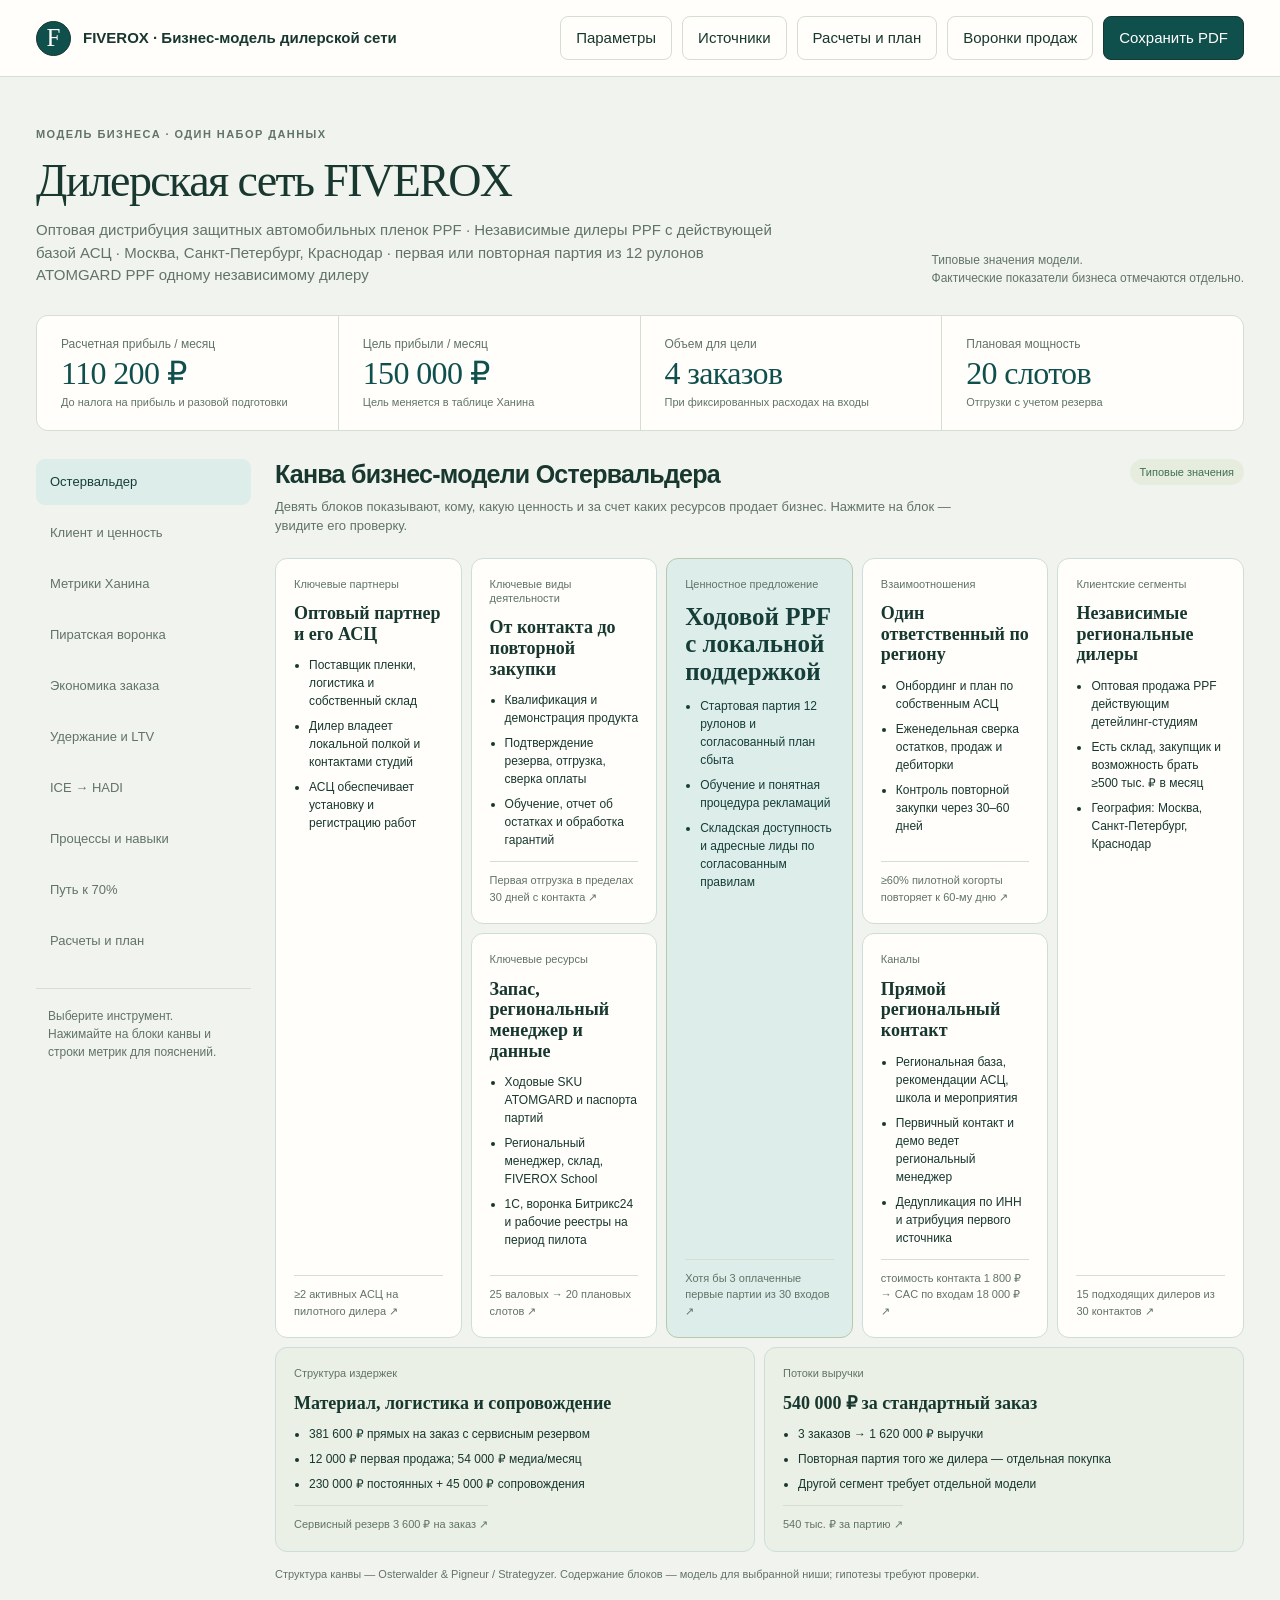
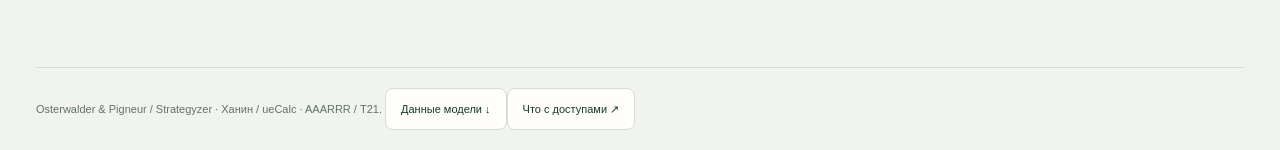
==== commit efc45fb4: "Link the existing FIVEROX business model to the three sales funnels" ====
--- a/business-system.html
+++ b/business-system.html
@@ -119,7 +119,7 @@
 .network-controls label{display:grid;gap:6px;max-width:100%}
 .network-controls input{width:180px;max-width:100%;padding:8px;border:1px solid #a5bfba;border-radius:8px;background:white;color:#2b2f33}
 </style><style>#pane-calculations .table-scroll{overflow:auto;border:1px solid #CDDDDA;border-radius:10px}#pane-calculations h1{font-size:clamp(26px,4vw,40px)}#pane-calculations h2{margin-top:36px}#pane-calculations p{line-height:1.55}</style></head>
-<body><header class="top"><div class="shell top-inner"><div class="brand"><span class="brand-icon" aria-hidden="true">F</span><span id="brand-name">FIVEROX · Бизнес-модель дилерской сети</span></div><div class="top-actions"><button class="btn" id="edit-inputs">Параметры</button><button class="btn" id="sources">Источники</button><a class="btn" href="#calculations" id="open-calculations">Расчеты и план</a><button class="btn primary optional" id="print">Сохранить PDF</button></div></div></header>
+<body><header class="top"><div class="shell top-inner"><div class="brand"><span class="brand-icon" aria-hidden="true">F</span><span id="brand-name">FIVEROX · Бизнес-модель дилерской сети</span></div><div class="top-actions"><button class="btn" id="edit-inputs">Параметры</button><button class="btn" id="sources">Источники</button><a class="btn" href="#calculations" id="open-calculations">Расчеты и план</a><a class="btn" href="./sales-models.html#manual">Воронки продаж</a><button class="btn primary optional" id="print">Сохранить PDF</button></div></div></header>
 <main class="shell"><div class="intro"><div><p class="eyebrow">Модель бизнеса · один набор данных</p><h1>Дилерская сеть FIVEROX</h1><p id="segment"></p></div><div class="basis">Типовые значения модели.<br>Фактические показатели бизнеса отмечаются отдельно.</div></div>
 <div class="summary" aria-live="polite"><div><span>Расчетная прибыль / месяц</span><strong id="profit">—</strong><small>До налога на прибыль и разовой подготовки</small></div><div><span>Цель прибыли / месяц</span><strong id="goal-summary">—</strong><small>Цель меняется в таблице Ханина</small></div><div><span>Объем для цели</span><strong id="goal-orders">—</strong><small>При фиксированных расходах на входы</small></div><div><span>Плановая мощность</span><strong id="capacity-summary">—</strong><small>Отгрузки с учетом резерва</small></div></div>
 <div class="layout"><aside class="sidebar"><nav class="tabs" role="tablist" aria-label="Модели и инструменты"><button class="tab" id="tab-canvas" role="tab" aria-controls="pane-canvas" aria-selected="true" data-pane="canvas"><span>01</span>Остервальдер</button><button class="tab" id="tab-value" role="tab" aria-controls="pane-value" aria-selected="false" data-pane="value"><span>02</span>Клиент и ценность</button><button class="tab" id="tab-khanin" role="tab" aria-controls="pane-khanin" aria-selected="false" data-pane="khanin"><span>03</span>Метрики Ханина</button><button class="tab" id="tab-funnel" role="tab" aria-controls="pane-funnel" aria-selected="false" data-pane="funnel"><span>04</span>Пиратская воронка</button><button class="tab" id="tab-unit" role="tab" aria-controls="pane-unit" aria-selected="false" data-pane="unit"><span>05</span>Экономика заказа</button><button class="tab" id="tab-retention" role="tab" aria-controls="pane-retention" aria-selected="false" data-pane="retention"><span>06</span>Удержание и LTV</button><button class="tab" id="tab-experiments" role="tab" aria-controls="pane-experiments" aria-selected="false" data-pane="experiments"><span>07</span>ICE → HADI</button><button class="tab" id="tab-processes" role="tab" aria-controls="pane-processes" aria-selected="false" data-pane="processes"><span>08</span>Процессы и навыки</button><button class="tab" id="tab-network" role="tab" aria-controls="pane-network" aria-selected="false" data-pane="network">Путь к 70%</button><button class="tab" id="tab-calculations" role="tab" aria-controls="pane-calculations" aria-selected="false" data-pane="calculations">Расчеты и план</button></nav><p class="sidebar-note">Выберите инструмент.<br>Нажимайте на блоки канвы и строки метрик для пояснений.</p></aside><div class="content" id="content"><section class="pane" id="pane-canvas" role="tabpanel" aria-labelledby="tab-canvas"></section><section class="pane" id="pane-value" role="tabpanel" aria-labelledby="tab-value" hidden></section><section class="pane" id="pane-khanin" role="tabpanel" aria-labelledby="tab-khanin" hidden></section><section class="pane" id="pane-funnel" role="tabpanel" aria-labelledby="tab-funnel" hidden></section><section class="pane" id="pane-unit" role="tabpanel" aria-labelledby="tab-unit" hidden></section><section class="pane" id="pane-retention" role="tabpanel" aria-labelledby="tab-retention" hidden></section><section class="pane" id="pane-experiments" role="tabpanel" aria-labelledby="tab-experiments" hidden></section><section class="pane" id="pane-processes" role="tabpanel" aria-labelledby="tab-processes" hidden></section><section class="pane" id="pane-network" role="tabpanel" aria-labelledby="tab-network" hidden></section><section class="pane" id="pane-calculations" role="tabpanel" aria-labelledby="tab-calculations" hidden></section><noscript>Откройте модель в браузере с JavaScript. Все параметры встроены в этот файл.</noscript></div></div>
